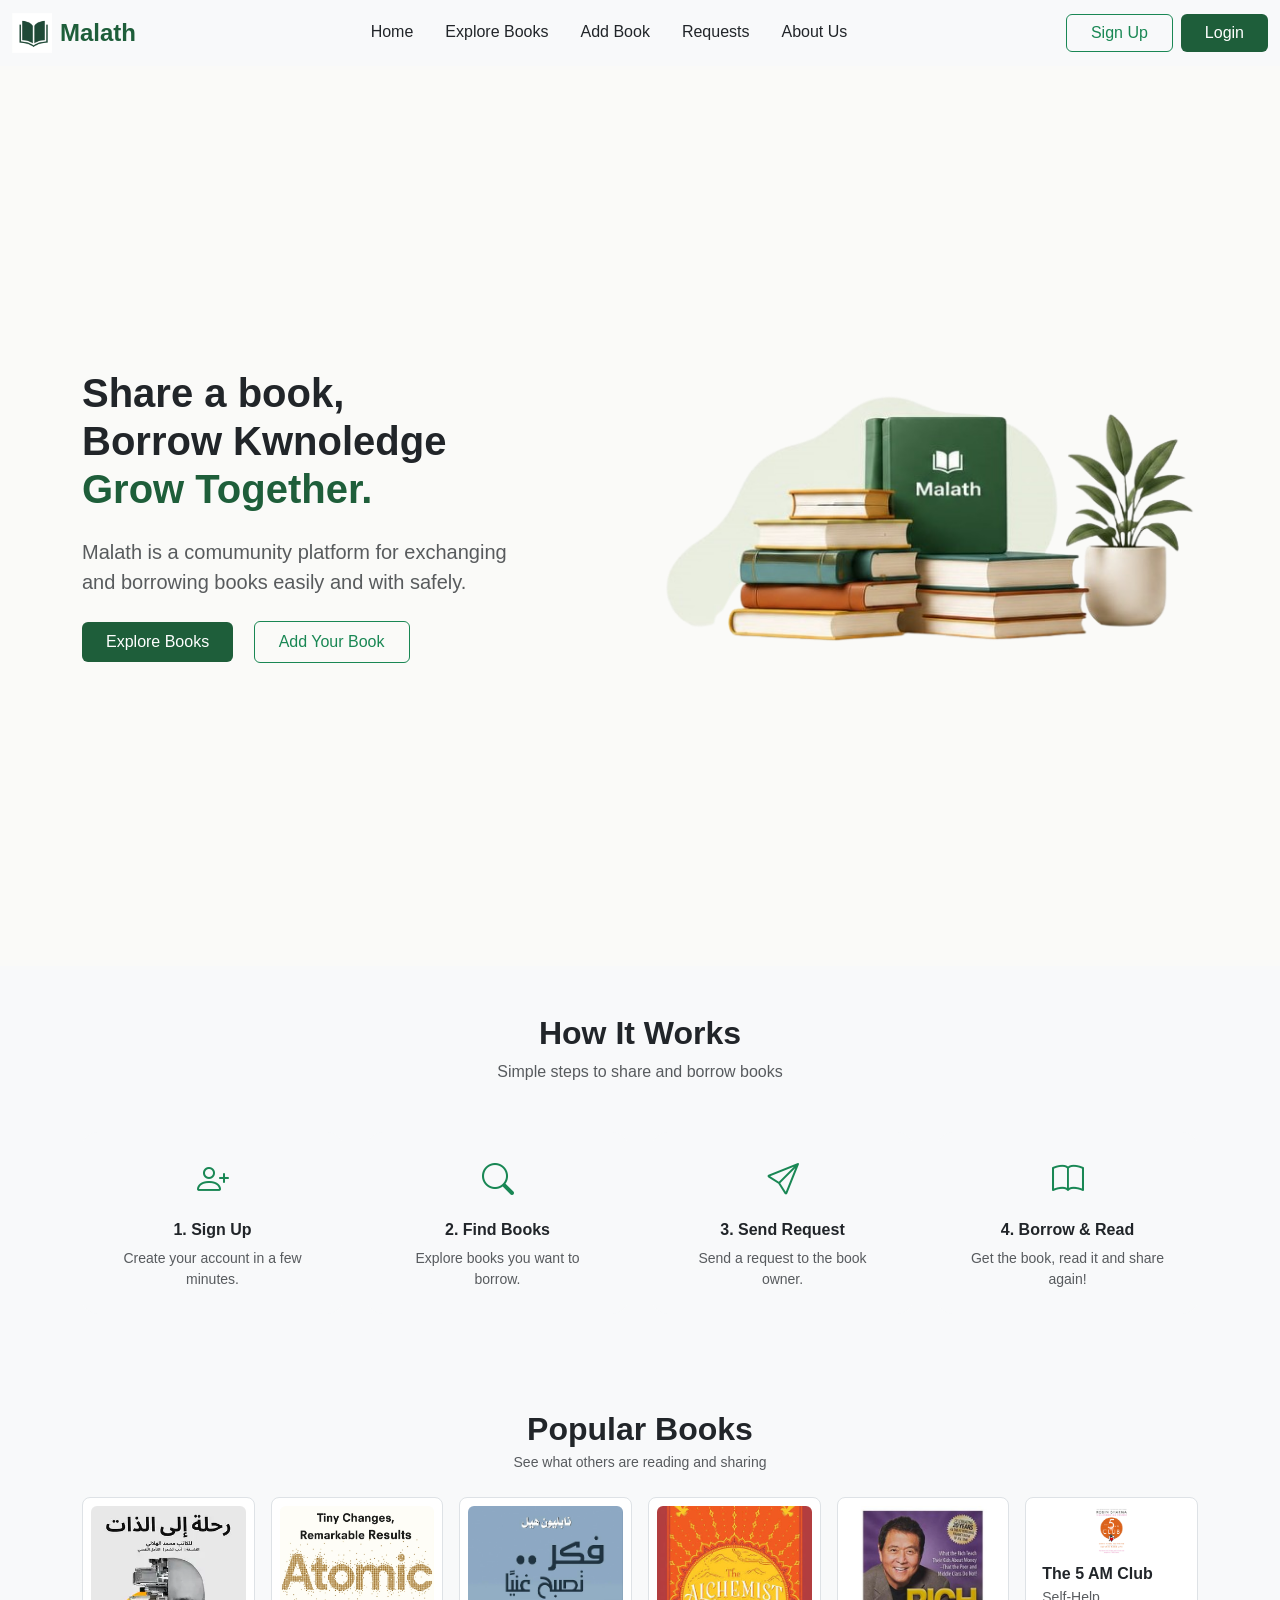
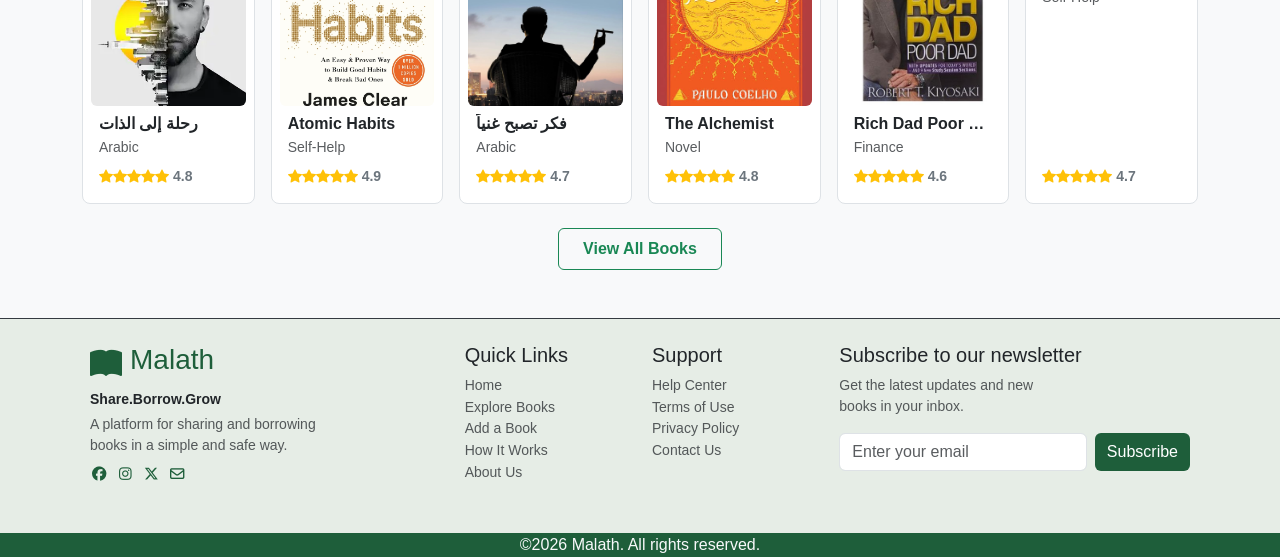
==== index.html @ be2c257f "Update index.html" ====
<!doctype html>
<html lang="en">

<head>
  <meta charset="UTF-8" />
  <meta name="viewport" content="width=device-width, initial-scale=1.0" />
  <title>Malath</title>
  <!--FontAwesome-->
    <link rel="stylesheet" href="./css/all.min.css">
    <!--Bootstrap Link-->
    <link href="https://cdn.jsdelivr.net/npm/bootstrap@5.3.8/dist/css/bootstrap.min.css" rel="stylesheet"
        integrity="sha384-sRIl4kxILFvY47J16cr9ZwB07vP4J8+LH7qKQnuqkuIAvNWLzeN8tE5YBujZqJLB" crossorigin="anonymous"> 
    <!--Bootstrap Icons-->
  <link rel="stylesheet" href="https://cdn.jsdelivr.net/npm/bootstrap-icons@1.11.3/font/bootstrap-icons.min.css">
        <!--CSS File-->
    <link rel="stylesheet" href="./css/style.css">
</head>

<body>
  <!-- start-nav -->
  <nav class="navbar navbar-expand-lg navbar-light bg-light ">
    <div class="container-fluid">

      <a class="navbar-brand d-flex align-items-center" href="#">
        <img src="./assets/logo.png" alt="malath" height="40" class="me-2">
        <div>
          <span class="fw-bold brand-color fs-4 d-block lh-1 text-green ">Malath</span>
        </div>
      </a>
      <button class=" navbar-toggler" type="button" data-bs-toggle="collapse" data-bs-target="#navbarContent"
        aria-controls="navbarContent" aria-expanded="false" aria-label="Toggle navigation">
        <span class="navbar-toggler-icon"></span>
      </button>

      <div class=" collapse navbar-collapse" id="navbarContent">

        <ul class="links navbar-nav nav-underline mx-auto mb-2 mb-lg-0 gap-lg-3 text-nowrap px-4 ">
          <li class="nav-item">
            <a class="nav-link text-dark " href="./index.html">Home</a>
          </li>
          <li class="nav-item">
            <a class="nav-link text-dark" href="#">Explore Books</a>
          </li>
          <li class="nav-item">
            <a class="nav-link text-dark" href="addBooks.html">Add Book </a>
          </li>
          <li class="nav-item">
            <a class="nav-link text-dark " href="#">Requests</a>
          </li>
          <li class="nav-item">
            <a class="nav-link text-dark" href="./about.html">About Us</a>
          </li>
        </ul>

        <div class="r-nav  d-flex  gap-2">
          <button class="btn btn-outline-success px-4 text-nowrap">Sign Up</button>
          <button class="btn btn-success px-4 text-nowrap">
            <a class="text-white  text-decoration-none" href="./login.html">Login</a>
          </button>
        </div>
      </div>
    </div>
  </nav>
  <!-- end-nav -->

  <!-- content -->
  <section class="hero">
    <div class="container">
      <div class="row align-items-center">
        <!-- Text -->
        <div class="col-lg-6 col-md-6 col-sm-12 text-center text-md-start">
          <h1 class="display-6 fw-bold">
            Share a book,<br />
            Borrow Kwnoledge <br />
            <span class="text-green"> Grow Together.</span>
          </h1>

          <p class="lead text-muted my-4">
            Malath is a comumunity platform for exchanging <br />
            and borrowing books easily and with safely.
          </p>

          <a href="#popular-books" class="btn btn-success px-4 py-2 me-3">
            Explore Books
          </a>

          <button class="btn btn-outline-success px-4 py-2">
            Add Your Book
          </button>
        </div>

        <!-- Image -->

        <div class="col-lg-6 col-md-6 text-center mt-5 mt-md-0">
          <img class="w-100" src="assets\hero section photo.png" alt="Books" />

        </div>
      </div>
    </div>
  </section>
  <!--end content-->


  <!--start section-->
  <section id="how-it-works" class="py-5">
    <div class="container text-center">
      <h2 class="fw-bold">How It Works</h2>
      <p class="text-muted mb-5">Simple steps to share and borrow books</p>

      <div class="row g-4">
        <!-- Step 1 -->
        <div class="col-12 col-sm-6 col-md-3">
          <div class="p-4 bg-light rounded-4 h-100 d-flex flex-column align-items-center text-center">
            <div class="icon-box mb-3">
              <i class="bi bi-person-plus fs-2 text-success"></i>
            </div>
            <h5 class="fw-bold fs-6">1. Sign Up</h5>
            <p class="text-muted small mb-0">
              Create your account in a few minutes.
            </p>
          </div>
        </div>

        <!-- Step 2 -->
        <div class="col-12 col-sm-6 col-md-3">
          <div class="p-4 bg-light rounded-4 h-100 d-flex flex-column align-items-center text-center">
            <div class="icon-box mb-3">
              <i class="bi bi-search fs-2 text-success"></i>
            </div>
            <h5 class="fw-bold fs-6">2. Find Books</h5>
            <p class="text-muted small mb-0">
              Explore books you want to borrow.
            </p>
          </div>
        </div>

        <!-- Step 3 -->
        <div class="col-12 col-sm-6 col-md-3">
          <div class="p-4 bg-light rounded-4 h-100 d-flex flex-column align-items-center text-center">
            <div class="icon-box mb-3">
              <i class="bi bi-send fs-2 text-success"></i>
            </div>
            <h5 class="fw-bold fs-6">3. Send Request</h5>
            <p class="text-muted small mb-0">
              Send a request to the book owner.
            </p>
          </div>
        </div>

        <!-- Step 4 -->
        <div class="col-12 col-sm-6 col-md-3">
          <div class="p-4 bg-light rounded-4 h-100 d-flex flex-column align-items-center text-center">
            <div class="icon-box mb-3">
              <i class="bi bi-book fs-2 text-success"></i>
            </div>
            <h5 class="fw-bold fs-6">4. Borrow & Read</h5>
            <p class="text-muted small mb-0">
              Get the book, read it and share again!
            </p>
          </div>
        </div>
      </div>
    </div>
  </section>
  <!-- end section-->

  <!-- start section-->
   <section class="popular-books py-5">
    <div class="container text-center">
      
      
      <h2 class="fw-bold mb-1">Popular Books</h2>
      <p class="text-muted small mb-4">See what others are reading and sharing</p>

   
      <div class="row row-cols-2 row-cols-md-3 row-cols-lg-6 g-3 mb-4">
        
        <!-- Book 1 -->
        <div class="col">
          <div class="card h-100 p-2 text-start border rounded-3 book-card">
           <img src="assets/fd49c64cd67feb0db1d11f3d95d649ee.jpg.webp" class="card-img-top rounded-2 w-100 object-fit-cover" style="height: 200px;"alt="رحله الي الذات">
        
            <div class="card-body p-2 d-flex flex-column justify-content-between">
              <div>
                <h6 class="card-title fw-bold text-dark text-truncate mb-1">رحلة إلى الذات</h6>
                <p class="card-text text-muted small mb-2">Arabic</p>
              </div>
              <div class="d-flex align-items-center gap-1 small fw-semibold text-secondary">
                <span class="text-warning"><i class="bi bi-star-fill"></i><i class="bi bi-star-fill"></i><i class="bi bi-star-fill"></i><i class="bi bi-star-fill"></i><i class="bi bi-star-fill"></i></span>
                <span>4.8</span>
              </div>
            </div>
          </div>
        </div>

        <!-- Book 2 -->
        <div class="col">
          <div class="card h-100 p-2 text-start border rounded-3 book-card">
            <img src="assets/s-l1600.webp" class="card-img-top book-img rounded-2 w-100 object-fit-cover" style="height: 200px;"alt="Atomic Habits">
            <div class="card-body p-2 d-flex flex-column justify-content-between">
              <div>
                <h6 class="card-title fw-bold text-dark text-truncate mb-1">Atomic Habits</h6>
                <p class="card-text text-muted small mb-2">Self-Help</p>
              </div>
              <div class="d-flex align-items-center gap-1 small fw-semibold text-secondary">
                <span class="text-warning"><i class="bi bi-star-fill"></i><i class="bi bi-star-fill"></i><i class="bi bi-star-fill"></i><i class="bi bi-star-fill"></i><i class="bi bi-star-fill"></i></span>
                <span>4.9</span>
              </div>
            </div>
          </div>
        </div>

        <!-- Book 3 -->
        <div class="col">
          <div class="card h-100 p-2 text-start border rounded-3 book-card">
            <img src="assets/71iksXl5eEL._UF1000,1000_QL80_.jpg" class="card-img-top book-img rounded-2 w-100 object-fit-cover" style="height: 200px;" alt="فكر تصبح غنياً">
            <div class="card-body p-2 d-flex flex-column justify-content-between">
              <div>
                <h6 class="card-title fw-bold text-dark text-truncate mb-1">فكر تصبح غنياً</h6>
                <p class="card-text text-muted small mb-2">Arabic</p>
              </div>
              <div class="d-flex align-items-center gap-1 small fw-semibold text-secondary">
                <span class="text-warning"><i class="bi bi-star-fill"></i><i class="bi bi-star-fill"></i><i class="bi bi-star-fill"></i><i class="bi bi-star-fill"></i><i class="bi bi-star-fill"></i></span>
                <span>4.7</span>
              </div>
            </div>
          </div>
        </div>

        <!-- Book 4 -->
        <div class="col">
          <div class="card h-100 p-2 text-start border rounded-3 book-card">
            <img src="assets/images.jpg" class="card-img-top book-img rounded-2 w-100 object-fit-cover" style="height: 200px;" alt="The Alchemist">
            <div class="card-body p-2 d-flex flex-column justify-content-between">
              <div>
                <h6 class="card-title fw-bold text-dark text-truncate mb-1">The Alchemist</h6>
                <p class="card-text text-muted small mb-2">Novel</p>
              </div>
              <div class="d-flex align-items-center gap-1 small fw-semibold text-secondary">
                <span class="text-warning"><i class="bi bi-star-fill"></i><i class="bi bi-star-fill"></i><i class="bi bi-star-fill"></i><i class="bi bi-star-fill"></i><i class="bi bi-star-fill"></i></span>
                <span>4.8</span>
              </div>
            </div>
          </div>
        </div>

        <!-- Book 5 -->
        <div class="col">
          <div class="card h-100 p-2 text-start border rounded-3 book-card">
            <img src="assets/1.jpg" class="card-img-top book-img rounded-2 w-100 object-fit-cover" style="height: 200px;"alt="Rich Dad Poor Dad">
            <div class="card-body p-2 d-flex flex-column justify-content-between">
              <div>
                <h6 class="card-title fw-bold text-dark text-truncate mb-1">Rich Dad Poor Dad</h6>
                <p class="card-text text-muted small mb-2">Finance</p>
              </div>
              <div class="d-flex align-items-center gap-1 small fw-semibold text-secondary">
                <span class="text-warning"><i class="bi bi-star-fill"></i><i class="bi bi-star-fill"></i><i class="bi bi-star-fill"></i><i class="bi bi-star-fill"></i><i class="bi bi-star-fill"></i></span>
                <span>4.6</span>
              </div>
            </div>
          </div>
        </div>

        <!-- Book 6 -->
        <div class="col">
          <div class="card h-100 p-2 text-start border rounded-3 w-100 object-fit-cover" style="height: 200px;" alt="the 5 AM">
            <img src="assets/712VrOZ60zL.jpg" class="card-img-top book-img rounded-2" alt="The 5 AM Club">
            <div class="card-body p-2 d-flex flex-column justify-content-between">
              <div>
                <h6 class="card-title fw-bold text-dark text-truncate mb-1">The 5 AM Club</h6>
                <p class="card-text text-muted small mb-2">Self-Help</p>
              </div>
              <div class="d-flex align-items-center gap-1 small fw-semibold text-secondary">
                <span class="text-warning"><i class="bi bi-star-fill"></i><i class="bi bi-star-fill"></i><i class="bi bi-star-fill"></i><i class="bi bi-star-fill"></i><i class="bi bi-star-fill"></i></span>
                <span>4.7</span>
              </div>
            </div>
          </div>
        </div>

      </div>

      <!-- زر View All Books -->
      <button class="btn btn-outline-success px-4 py-2 fw-semibold btn-view-all">View All Books</button>

    </div>
  </section>


  <!-- start-footer -->
  <footer class="p-3 bg-section">
    <div class="container">
      <div class="row  justify-content-md-between justify-content-lg-center align-items-start p-2">

        <div class="col-sm-6 col-lg-4 mb-4">
          <div class="d-flex align-items-center ">
            <i class="bi bi-book-fill fs-2 me-2 text-green d-flex  justify-content-center align-items-start"></i>
            <h3 class="text-green">Malath</h3>
          </div>
          <div class="fs-14">
            <p class="fw-bold my-1">Share.Borrow.Grow</p>
            <p class="text-muted mb-2">A platform for sharing and borrowing <br> books in a simple and safe
              way.</p>
          </div>
          <div class="icons m-0">
            <a href="#" class="text-green"><i class="fa-brands fa-facebook me-1"></i></a>
            <a href="#" class="text-green"><i class="fa-brands fa-instagram me-1"></i></a>
            <a href="#" class="text-green"><i class="fa-brands fa-x-twitter me-1"></i></a>
            <a href="#" class="text-green"><i class="fa-regular fa-envelope me-1"></i></a>
          </div>
        </div>

        <div class="col-sm-6 col-lg-2 mb-2">
          <h5>Quick Links</h5>
          <ul class="list-unstyled">
            <li><a href="#" class="text-decoration-none text-muted fs-14">Home</a></li>
            <li><a href="#" class="text-decoration-none text-muted fs-14">Explore Books</a></li>
            <li><a href="#" class="text-decoration-none text-muted fs-14">Add a Book</a></li>
            <li><a href="#" class="text-decoration-none text-muted fs-14">How It Works</a></li>
            <li><a href="#" class="text-decoration-none text-muted fs-14">About Us</a></li>
          </ul>
        </div>

        <div class="col-sm-6 col-lg-2  mb-2">
          <h5>Support</h5>
          <ul class="list-unstyled">
            <li><a href="#" class="text-decoration-none text-muted fs-14">Help Center</a></li>
            <li><a href="#" class="text-decoration-none text-muted fs-14">Terms of Use</a></li>
            <li><a href="#" class="text-decoration-none text-muted fs-14">Privacy Policy</a></li>
            <li><a href="#" class="text-decoration-none text-muted fs-14">Contact Us</a></li>
          </ul>
        </div>

        <div class="col-sm-6 col-lg-4 ">
          <div class="info">
            <h5>Subscribe to our newsletter</h5>
            <p class="fs-14 text-muted">Get the latest updates and new <br> books in your inbox.</p>
          </div>

          <form class="d-flex">
            <input type="email" placeholder="Enter your email" "
                  class=" form-control w-75 me-2">
            <input type="submit" value="Subscribe" class="btn btn-success">
          </form>
        </div>


      </div>
    </div>
  </footer>
  <p class="text-center bg-success my-0 text-light copy-right">&copy;2026 Malath. All rights reserved.</p>
  <!-- end-footer -->

  <!--Bootstrape-->
  <script src="https://cdn.jsdelivr.net/npm/bootstrap@5.3.8/dist/js/bootstrap.bundle.min.js"
    integrity="sha384-FKyoEForCGlyvwx9Hj09JcYn3nv7wiPVlz7YYwJrWVcXK/BmnVDxM+D2scQbITxI"
    crossorigin="anonymous"></script>

    <!--JS File-->
    <script src="./js/main.js"></script>

</body>

</html>
---- css/style.css ----
:root{
  --primary-green-color: #1E5E3A;
  --background-section: #F6F8F5;
}
/*Start Global*/
html{
  scroll-behavior: smooth;
}
*{
    margin: 0;
    padding: 0;
    box-sizing: border-box;
}
.text-green{
  color: var(--primary-green-color);
}
.fs-14{
  font-size: 14px;
}
/*End Global*/


/*Start Nav*/
.navbar-nav .nav-link:hover,
.navbar-nav .nav-link.active {
    color: var(--primary-green-color) !important;
    font-weight: 600;   
}

.nav-underline .nav-link.active,
.nav-underline .nav-link:hover {
    border-bottom-color: var(--primary-green-color) !important;
}
/*End Nav*/

/*Start Hero*/
.hero {
  background-color: #fafaf8;
  min-height: 100vh;
  display: flex;
  align-items: center;
}

.btn-success:hover {
  background: var(--primary-green-color);
}
.btn-outline-success:hover {
  background: var(--primary-green-color);
  transition: all 1s;
}
.btn-success {
  background: var(--primary-green-color);
  border: none;
}
/*End Hero*/

/*Start Footer*/
.bg-section{
  background-color: #E6EDE6;
}
.copy-right{
  background-color: var(--primary-green-color) !important;
}
/*End Footer*/

/*Start About Page*/
.icon{
    width: 40px;
    height: 40px;
    display: flex;
    justify-content: center;
    align-items: center;
    flex-shrink: 0;
    border-radius: 50%;
    -webkit-border-radius: 50%;
    -moz-border-radius: 50%;
    -ms-border-radius: 50%;
    -o-border-radius: 50%;
}
/*End About Page*/

/* Custom Styles overriding or adding to Bootstrap */

/* 1. Global Styles */
body {
    font-family: 'Segoe UI', Tahoma, Geneva, Verdana, sans-serif;
    background-color: #f8f9fa; /* لون خلفية مريح للعين */
}

/* 2. Custom Navbar Styling */
.navbar-brand {
    font-size: 1.5rem;
    color: #0d6efd !important; /* توحيد لون اللوجو بلون البراند */
}

.nav-link.active {
    font-weight: bold;
    border-bottom: 2px solid #0d6efd; /* خط تحت اسم الصفحة النشطة */
}

/* 3. Search Section */
.explore-search h1 {
    color: #212529;
}

/* Customizing Search Input Focus */
.explore-search .form-control:focus {
    border-color: #0d6efd;
    box-shadow: 0 0 8px rgba(13, 110, 253, 0.25);
}

/* 4. Job Cards Enhancements */
.card {
    border: none;
    transition: transform 0.2s ease, box-shadow 0.2s ease; /* انيميشن عند التحويم */
}

/* Hover Effect on Cards */
.card:hover {
    transform: translateY(-5px); /* رفع الكارت لفوق سنّة بسيطة */
    box-shadow: 0 8px 16px rgba(0, 0, 0, 0.1) !important;
}

/* Company Logo inside Card */
.card-img-top {
    object-fit: contain;
    height: 50px;
}

/* 5. Footer Customization */
footer {
    font-size: 0.9rem;
    border-top: 1px solid #343a40;
}

/*كود حبيبه*/
/*:root {
  --brand-color: #1b5e3a;
  --brand-light-bg: #f4f8f5;
}

.btn-success {
  background-color: var(--brand-color);
  border-color: var(--brand-color);
}


.bg-success {
  background-color: var(--brand-color) !important;
}

.text-success {
  color: var(--brand-color) !important;
}


.bg-light {
  background-color: var(--brand-light-bg) !important;
}

.card-img-top {
  height: 200px;
  object-fit: cover;
}
body {
    background-color: #057734;
}*/
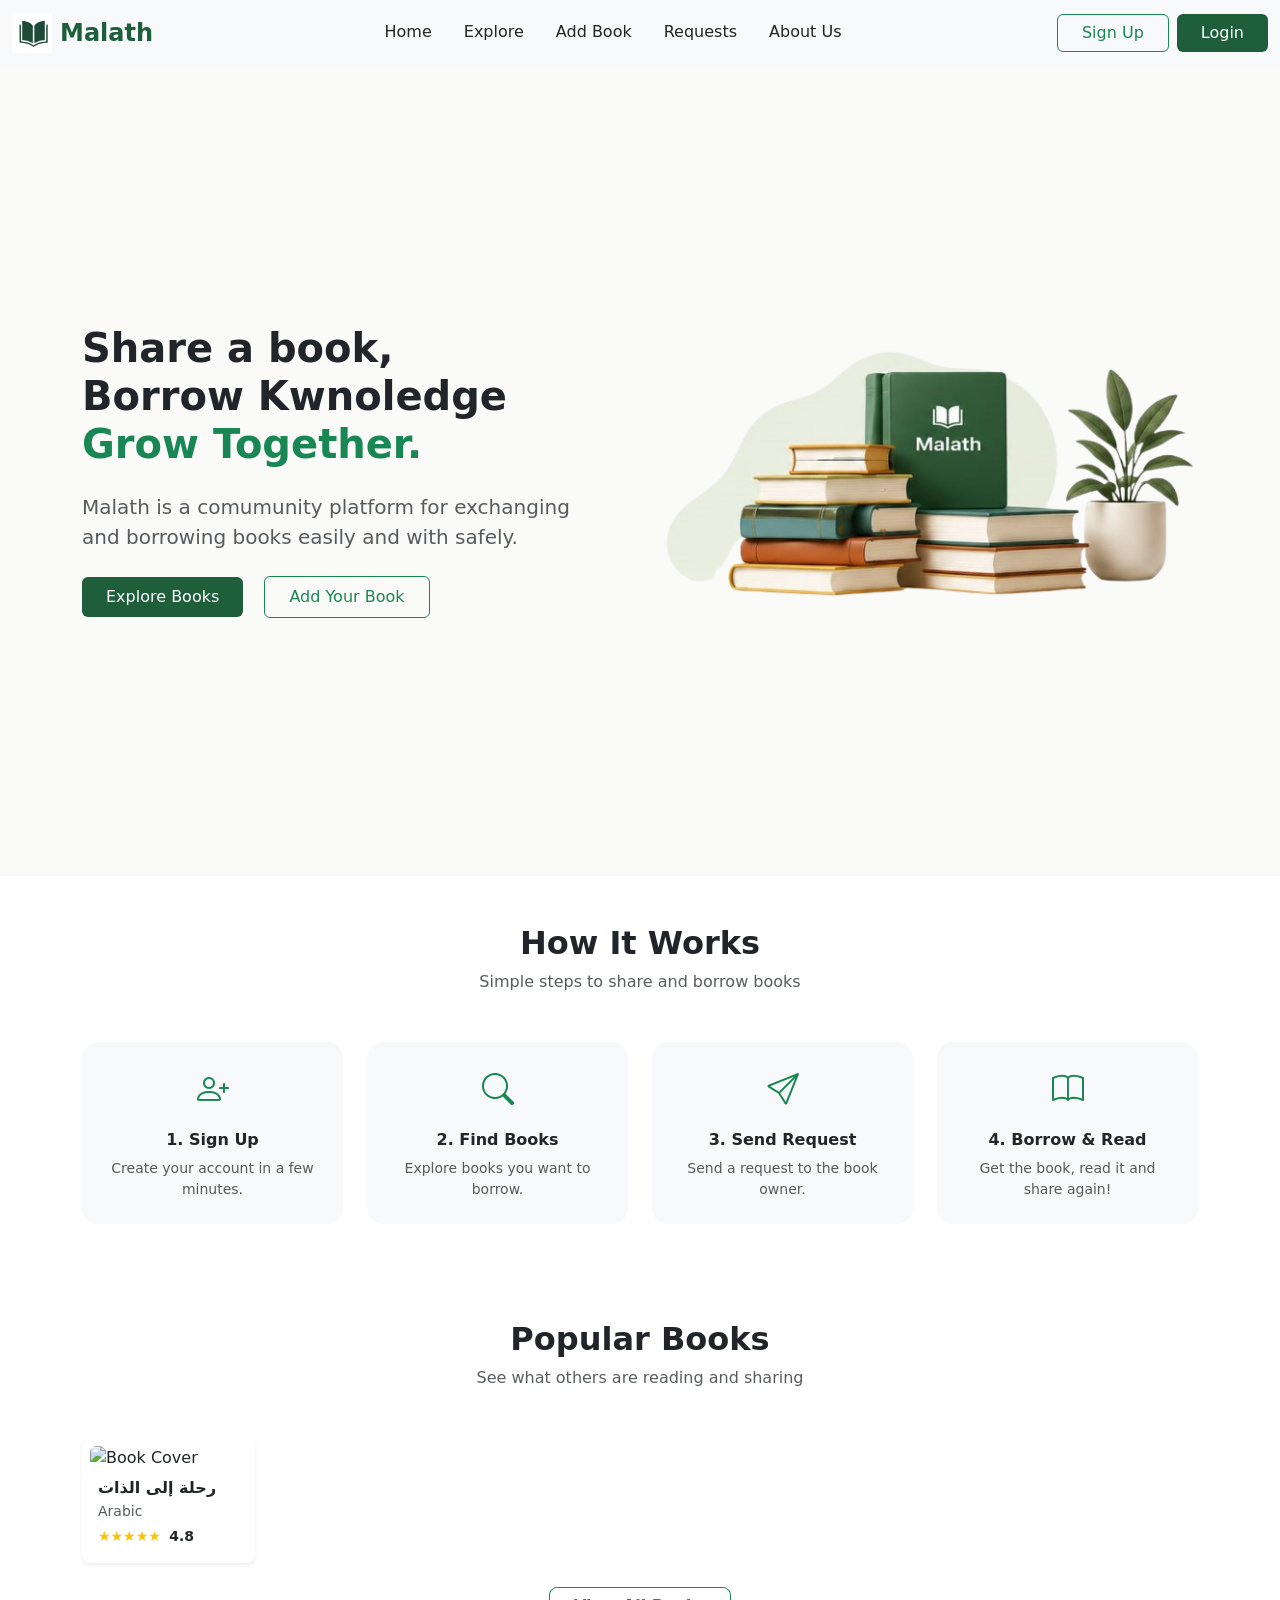
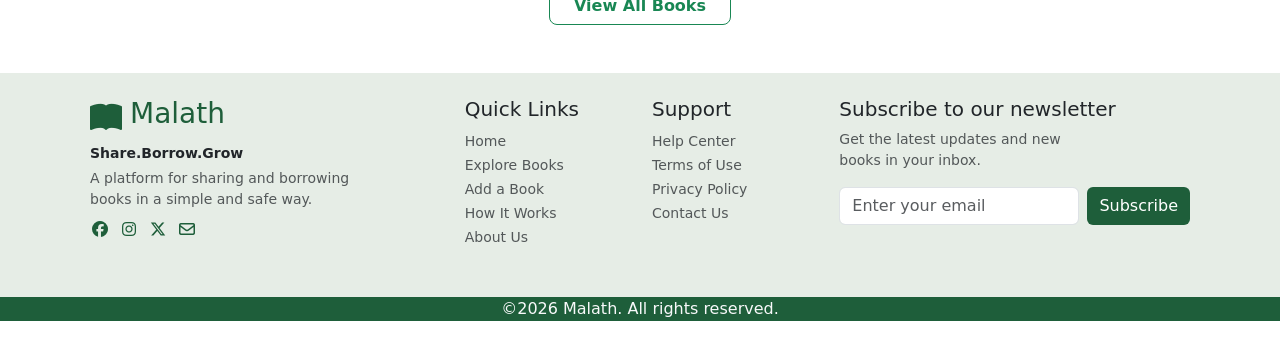
==== commit d7a9f6a1: "Add sections in about page (before responsive)" ====
--- a/index.html
+++ b/index.html
@@ -1,23 +1,26 @@
-<!doctype html>
+<!DOCTYPE html>
 <html lang="en">
 
 <head>
-  <meta charset="UTF-8" />
-  <meta name="viewport" content="width=device-width, initial-scale=1.0" />
+  <meta charset="UTF-8">
+  <meta name="viewport" content="width=device-width, initial-scale=1.0">
   <title>Malath</title>
   <!--FontAwesome-->
-    <link rel="stylesheet" href="./css/all.min.css">
-    <!--Bootstrap Link-->
-    <link href="https://cdn.jsdelivr.net/npm/bootstrap@5.3.8/dist/css/bootstrap.min.css" rel="stylesheet"
-        integrity="sha384-sRIl4kxILFvY47J16cr9ZwB07vP4J8+LH7qKQnuqkuIAvNWLzeN8tE5YBujZqJLB" crossorigin="anonymous"> 
-    <!--Bootstrap Icons-->
+  <link rel="stylesheet" href="./css/all.min.css">
+  <!--Bootstrap Link-->
+  <link href="https://cdn.jsdelivr.net/npm/bootstrap@5.3.8/dist/css/bootstrap.min.css" rel="stylesheet"
+    integrity="sha384-sRIl4kxILFvY47J16cr9ZwB07vP4J8+LH7qKQnuqkuIAvNWLzeN8tE5YBujZqJLB" crossorigin="anonymous">
+
+  <!--Bootstrap Icons-->
   <link rel="stylesheet" href="https://cdn.jsdelivr.net/npm/bootstrap-icons@1.11.3/font/bootstrap-icons.min.css">
-        <!--CSS File-->
-    <link rel="stylesheet" href="./css/style.css">
+
+  <!--CSS File-->
+  <link rel="stylesheet" href="./css/style.css">
+  
 </head>
 
 <body>
-  <!-- start-nav -->
+  <!--Start Nav-->
   <nav class="navbar navbar-expand-lg navbar-light bg-light ">
     <div class="container-fluid">
 
@@ -39,10 +42,10 @@
             <a class="nav-link text-dark " href="./index.html">Home</a>
           </li>
           <li class="nav-item">
-            <a class="nav-link text-dark" href="#">Explore Books</a>
-          </li>
-          <li class="nav-item">
-            <a class="nav-link text-dark" href="addBooks.html">Add Book </a>
+            <a class="nav-link text-dark" href="#">Explore</a>
+          </li>
+          <li class="nav-item">
+            <a class="nav-link text-dark" href="#">Add Book </a>
           </li>
           <li class="nav-item">
             <a class="nav-link text-dark " href="#">Requests</a>
@@ -54,25 +57,23 @@
 
         <div class="r-nav  d-flex  gap-2">
           <button class="btn btn-outline-success px-4 text-nowrap">Sign Up</button>
-          <button class="btn btn-success px-4 text-nowrap">
-            <a class="text-white  text-decoration-none" href="./login.html">Login</a>
-          </button>
+          <button class="btn btn-success px-4 text-nowrap">Login</button>
         </div>
       </div>
     </div>
   </nav>
-  <!-- end-nav -->
+  <!--End Nav-->
 
   <!-- content -->
-  <section class="hero">
+  <section class="hero py-5">
     <div class="container">
       <div class="row align-items-center">
         <!-- Text -->
-        <div class="col-lg-6 col-md-6 col-sm-12 text-center text-md-start">
+        <div class="col-lg-6 col-md-6 text-center text-md-start">
           <h1 class="display-6 fw-bold">
             Share a book,<br />
             Borrow Kwnoledge <br />
-            <span class="text-green"> Grow Together.</span>
+            <span class="text-success"> Grow Together.</span>
           </h1>
 
           <p class="lead text-muted my-4">
@@ -90,204 +91,93 @@
         </div>
 
         <!-- Image -->
-
         <div class="col-lg-6 col-md-6 text-center mt-5 mt-md-0">
-          <img class="w-100" src="assets\hero section photo.png" alt="Books" />
-
+          <img src="assets\hero section photo.png" alt="Books" class="w-100"/>
         </div>
       </div>
     </div>
   </section>
   <!--end content-->
 
-
   <!--start section-->
-  <section id="how-it-works" class="py-5">
+  <section id="how it works" class="py-5">
     <div class="container text-center">
       <h2 class="fw-bold">How It Works</h2>
       <p class="text-muted mb-5">Simple steps to share and borrow books</p>
 
       <div class="row g-4">
-        <!-- Step 1 -->
+
         <div class="col-12 col-sm-6 col-md-3">
           <div class="p-4 bg-light rounded-4 h-100 d-flex flex-column align-items-center text-center">
             <div class="icon-box mb-3">
               <i class="bi bi-person-plus fs-2 text-success"></i>
             </div>
             <h5 class="fw-bold fs-6">1. Sign Up</h5>
-            <p class="text-muted small mb-0">
-              Create your account in a few minutes.
-            </p>
-          </div>
-        </div>
-
-        <!-- Step 2 -->
+            <p class="text-muted small mb-0">Create your account in a few minutes.</p>
+          </div>
+        </div>
+
         <div class="col-12 col-sm-6 col-md-3">
           <div class="p-4 bg-light rounded-4 h-100 d-flex flex-column align-items-center text-center">
             <div class="icon-box mb-3">
               <i class="bi bi-search fs-2 text-success"></i>
             </div>
             <h5 class="fw-bold fs-6">2. Find Books</h5>
-            <p class="text-muted small mb-0">
-              Explore books you want to borrow.
-            </p>
-          </div>
-        </div>
-
-        <!-- Step 3 -->
+            <p class="text-muted small mb-0">Explore books you want to borrow.</p>
+          </div>
+        </div>
+
         <div class="col-12 col-sm-6 col-md-3">
           <div class="p-4 bg-light rounded-4 h-100 d-flex flex-column align-items-center text-center">
             <div class="icon-box mb-3">
               <i class="bi bi-send fs-2 text-success"></i>
             </div>
             <h5 class="fw-bold fs-6">3. Send Request</h5>
-            <p class="text-muted small mb-0">
-              Send a request to the book owner.
-            </p>
-          </div>
-        </div>
-
-        <!-- Step 4 -->
+            <p class="text-muted small mb-0">Send a request to the book owner.</p>
+          </div>
+        </div>
+
         <div class="col-12 col-sm-6 col-md-3">
           <div class="p-4 bg-light rounded-4 h-100 d-flex flex-column align-items-center text-center">
             <div class="icon-box mb-3">
               <i class="bi bi-book fs-2 text-success"></i>
             </div>
             <h5 class="fw-bold fs-6">4. Borrow & Read</h5>
-            <p class="text-muted small mb-0">
-              Get the book, read it and share again!
-            </p>
+            <p class="text-muted small mb-0">Get the book, read it and share again!</p>
           </div>
         </div>
       </div>
     </div>
   </section>
-  <!-- end section-->
-
-  <!-- start section-->
-   <section class="popular-books py-5">
+  <!--end section-->
+
+  <section id="popular-books" class="py-5">
     <div class="container text-center">
-      
-      
-      <h2 class="fw-bold mb-1">Popular Books</h2>
-      <p class="text-muted small mb-4">See what others are reading and sharing</p>
-
-   
-      <div class="row row-cols-2 row-cols-md-3 row-cols-lg-6 g-3 mb-4">
-        
-        <!-- Book 1 -->
-        <div class="col">
-          <div class="card h-100 p-2 text-start border rounded-3 book-card">
-           <img src="assets/fd49c64cd67feb0db1d11f3d95d649ee.jpg.webp" class="card-img-top rounded-2 w-100 object-fit-cover" style="height: 200px;"alt="رحله الي الذات">
-        
-            <div class="card-body p-2 d-flex flex-column justify-content-between">
-              <div>
-                <h6 class="card-title fw-bold text-dark text-truncate mb-1">رحلة إلى الذات</h6>
-                <p class="card-text text-muted small mb-2">Arabic</p>
+      <h2 class="fw-bold">Popular Books</h2>
+      <p class="text-muted mb-5">See what others are reading and sharing</p>
+
+      <div class="row g-3 text-start">
+        <div class="col-6 col-md-2">
+          <div class="card h-100 border-0 shadow-sm p-2 rounded-3">
+            <img src="path-to-cover.jpg" class="card-img-top rounded-2" alt="Book Cover">
+            <div class="card-body p-2">
+              <h6 class="card-title fw-bold mb-1 fs-6">رحلة إلى الذات</h6>
+              <p class="card-text text-muted small mb-1">Arabic</p>
+              <div class="text-warning small">
+                ★★★★★ <span class="text-dark fw-semibold ms-1">4.8</span>
               </div>
-              <div class="d-flex align-items-center gap-1 small fw-semibold text-secondary">
-                <span class="text-warning"><i class="bi bi-star-fill"></i><i class="bi bi-star-fill"></i><i class="bi bi-star-fill"></i><i class="bi bi-star-fill"></i><i class="bi bi-star-fill"></i></span>
-                <span>4.8</span>
-              </div>
-            </div>
-          </div>
-        </div>
-
-        <!-- Book 2 -->
-        <div class="col">
-          <div class="card h-100 p-2 text-start border rounded-3 book-card">
-            <img src="assets/s-l1600.webp" class="card-img-top book-img rounded-2 w-100 object-fit-cover" style="height: 200px;"alt="Atomic Habits">
-            <div class="card-body p-2 d-flex flex-column justify-content-between">
-              <div>
-                <h6 class="card-title fw-bold text-dark text-truncate mb-1">Atomic Habits</h6>
-                <p class="card-text text-muted small mb-2">Self-Help</p>
-              </div>
-              <div class="d-flex align-items-center gap-1 small fw-semibold text-secondary">
-                <span class="text-warning"><i class="bi bi-star-fill"></i><i class="bi bi-star-fill"></i><i class="bi bi-star-fill"></i><i class="bi bi-star-fill"></i><i class="bi bi-star-fill"></i></span>
-                <span>4.9</span>
-              </div>
-            </div>
-          </div>
-        </div>
-
-        <!-- Book 3 -->
-        <div class="col">
-          <div class="card h-100 p-2 text-start border rounded-3 book-card">
-            <img src="assets/71iksXl5eEL._UF1000,1000_QL80_.jpg" class="card-img-top book-img rounded-2 w-100 object-fit-cover" style="height: 200px;" alt="فكر تصبح غنياً">
-            <div class="card-body p-2 d-flex flex-column justify-content-between">
-              <div>
-                <h6 class="card-title fw-bold text-dark text-truncate mb-1">فكر تصبح غنياً</h6>
-                <p class="card-text text-muted small mb-2">Arabic</p>
-              </div>
-              <div class="d-flex align-items-center gap-1 small fw-semibold text-secondary">
-                <span class="text-warning"><i class="bi bi-star-fill"></i><i class="bi bi-star-fill"></i><i class="bi bi-star-fill"></i><i class="bi bi-star-fill"></i><i class="bi bi-star-fill"></i></span>
-                <span>4.7</span>
-              </div>
-            </div>
-          </div>
-        </div>
-
-        <!-- Book 4 -->
-        <div class="col">
-          <div class="card h-100 p-2 text-start border rounded-3 book-card">
-            <img src="assets/images.jpg" class="card-img-top book-img rounded-2 w-100 object-fit-cover" style="height: 200px;" alt="The Alchemist">
-            <div class="card-body p-2 d-flex flex-column justify-content-between">
-              <div>
-                <h6 class="card-title fw-bold text-dark text-truncate mb-1">The Alchemist</h6>
-                <p class="card-text text-muted small mb-2">Novel</p>
-              </div>
-              <div class="d-flex align-items-center gap-1 small fw-semibold text-secondary">
-                <span class="text-warning"><i class="bi bi-star-fill"></i><i class="bi bi-star-fill"></i><i class="bi bi-star-fill"></i><i class="bi bi-star-fill"></i><i class="bi bi-star-fill"></i></span>
-                <span>4.8</span>
-              </div>
-            </div>
-          </div>
-        </div>
-
-        <!-- Book 5 -->
-        <div class="col">
-          <div class="card h-100 p-2 text-start border rounded-3 book-card">
-            <img src="assets/1.jpg" class="card-img-top book-img rounded-2 w-100 object-fit-cover" style="height: 200px;"alt="Rich Dad Poor Dad">
-            <div class="card-body p-2 d-flex flex-column justify-content-between">
-              <div>
-                <h6 class="card-title fw-bold text-dark text-truncate mb-1">Rich Dad Poor Dad</h6>
-                <p class="card-text text-muted small mb-2">Finance</p>
-              </div>
-              <div class="d-flex align-items-center gap-1 small fw-semibold text-secondary">
-                <span class="text-warning"><i class="bi bi-star-fill"></i><i class="bi bi-star-fill"></i><i class="bi bi-star-fill"></i><i class="bi bi-star-fill"></i><i class="bi bi-star-fill"></i></span>
-                <span>4.6</span>
-              </div>
-            </div>
-          </div>
-        </div>
-
-        <!-- Book 6 -->
-        <div class="col">
-          <div class="card h-100 p-2 text-start border rounded-3 w-100 object-fit-cover" style="height: 200px;" alt="the 5 AM">
-            <img src="assets/712VrOZ60zL.jpg" class="card-img-top book-img rounded-2" alt="The 5 AM Club">
-            <div class="card-body p-2 d-flex flex-column justify-content-between">
-              <div>
-                <h6 class="card-title fw-bold text-dark text-truncate mb-1">The 5 AM Club</h6>
-                <p class="card-text text-muted small mb-2">Self-Help</p>
-              </div>
-              <div class="d-flex align-items-center gap-1 small fw-semibold text-secondary">
-                <span class="text-warning"><i class="bi bi-star-fill"></i><i class="bi bi-star-fill"></i><i class="bi bi-star-fill"></i><i class="bi bi-star-fill"></i><i class="bi bi-star-fill"></i></span>
-                <span>4.7</span>
-              </div>
-            </div>
-          </div>
-        </div>
-
-      </div>
-
-      <!-- زر View All Books -->
-      <button class="btn btn-outline-success px-4 py-2 fw-semibold btn-view-all">View All Books</button>
-
+            </div>
+          </div>
+        </div>
+      </div>
+
+      <div class="mt-4">
+        <a href="#" class="btn btn-outline-success px-4 rounded-3 fw-semibold">View All Books</a>
+      </div>
     </div>
   </section>
 
-
-  <!-- start-footer -->
+  <!--Start Footer-->
   <footer class="p-3 bg-section">
     <div class="container">
       <div class="row  justify-content-md-between justify-content-lg-center align-items-start p-2">
@@ -299,8 +189,7 @@
           </div>
           <div class="fs-14">
             <p class="fw-bold my-1">Share.Borrow.Grow</p>
-            <p class="text-muted mb-2">A platform for sharing and borrowing <br> books in a simple and safe
-              way.</p>
+            <p class="text-muted mb-2">A platform for sharing and borrowing <br> books in a simple and safe way.</p>
           </div>
           <div class="icons m-0">
             <a href="#" class="text-green"><i class="fa-brands fa-facebook me-1"></i></a>
@@ -339,7 +228,7 @@
 
           <form class="d-flex">
             <input type="email" placeholder="Enter your email" "
-                  class=" form-control w-75 me-2">
+              class=" form-control w-75 me-2">
             <input type="submit" value="Subscribe" class="btn btn-success">
           </form>
         </div>
@@ -348,8 +237,8 @@
       </div>
     </div>
   </footer>
-  <p class="text-center bg-success my-0 text-light copy-right">&copy;2026 Malath. All rights reserved.</p>
-  <!-- end-footer -->
+  <p class="text-center text-light copy-right">&copy;2026 Malath. All rights reserved.</p>
+  <!--End Footer-->
 
   <!--Bootstrape-->
   <script src="https://cdn.jsdelivr.net/npm/bootstrap@5.3.8/dist/js/bootstrap.bundle.min.js"
--- a/css/style.css
+++ b/css/style.css
@@ -36,21 +36,20 @@
 /*Start Hero*/
 .hero {
   background-color: #fafaf8;
-  min-height: 100vh;
+  min-height: 90vh;
   display: flex;
   align-items: center;
-}
-
-.btn-success:hover {
-  background: var(--primary-green-color);
-}
-.btn-outline-success:hover {
-  background: var(--primary-green-color);
-  transition: all 1s;
 }
 .btn-success {
   background: var(--primary-green-color);
   border: none;
+}
+.btn-success:hover {
+  background: #244a3d;
+}
+.btn-outline-success:hover{
+  background: #244a3d;
+  transition: all 1s; 
 }
 /*End Hero*/
 
@@ -77,62 +76,25 @@
     -ms-border-radius: 50%;
     -o-border-radius: 50%;
 }
+/*.mission{
+  background-image: url(../assets/mission-background.jpg);
+  background-size: cover;
+}*/
+/*.vision{
+  background-image: url(../assets/vision-background.jpg);
+  background-size: cover;
+}*/
+/*.icons{
+    width: 40px;
+    height: 40px;
+    border-radius: 50%;
+    -webkit-border-radius: 50%;
+    -moz-border-radius: 50%;
+    -ms-border-radius: 50%;
+    -o-border-radius: 50%;
+    background-color: var(--background-section);
+}*/
 /*End About Page*/
-
-/* Custom Styles overriding or adding to Bootstrap */
-
-/* 1. Global Styles */
-body {
-    font-family: 'Segoe UI', Tahoma, Geneva, Verdana, sans-serif;
-    background-color: #f8f9fa; /* لون خلفية مريح للعين */
-}
-
-/* 2. Custom Navbar Styling */
-.navbar-brand {
-    font-size: 1.5rem;
-    color: #0d6efd !important; /* توحيد لون اللوجو بلون البراند */
-}
-
-.nav-link.active {
-    font-weight: bold;
-    border-bottom: 2px solid #0d6efd; /* خط تحت اسم الصفحة النشطة */
-}
-
-/* 3. Search Section */
-.explore-search h1 {
-    color: #212529;
-}
-
-/* Customizing Search Input Focus */
-.explore-search .form-control:focus {
-    border-color: #0d6efd;
-    box-shadow: 0 0 8px rgba(13, 110, 253, 0.25);
-}
-
-/* 4. Job Cards Enhancements */
-.card {
-    border: none;
-    transition: transform 0.2s ease, box-shadow 0.2s ease; /* انيميشن عند التحويم */
-}
-
-/* Hover Effect on Cards */
-.card:hover {
-    transform: translateY(-5px); /* رفع الكارت لفوق سنّة بسيطة */
-    box-shadow: 0 8px 16px rgba(0, 0, 0, 0.1) !important;
-}
-
-/* Company Logo inside Card */
-.card-img-top {
-    object-fit: contain;
-    height: 50px;
-}
-
-/* 5. Footer Customization */
-footer {
-    font-size: 0.9rem;
-    border-top: 1px solid #343a40;
-}
-
 /*كود حبيبه*/
 /*:root {
   --brand-color: #1b5e3a;
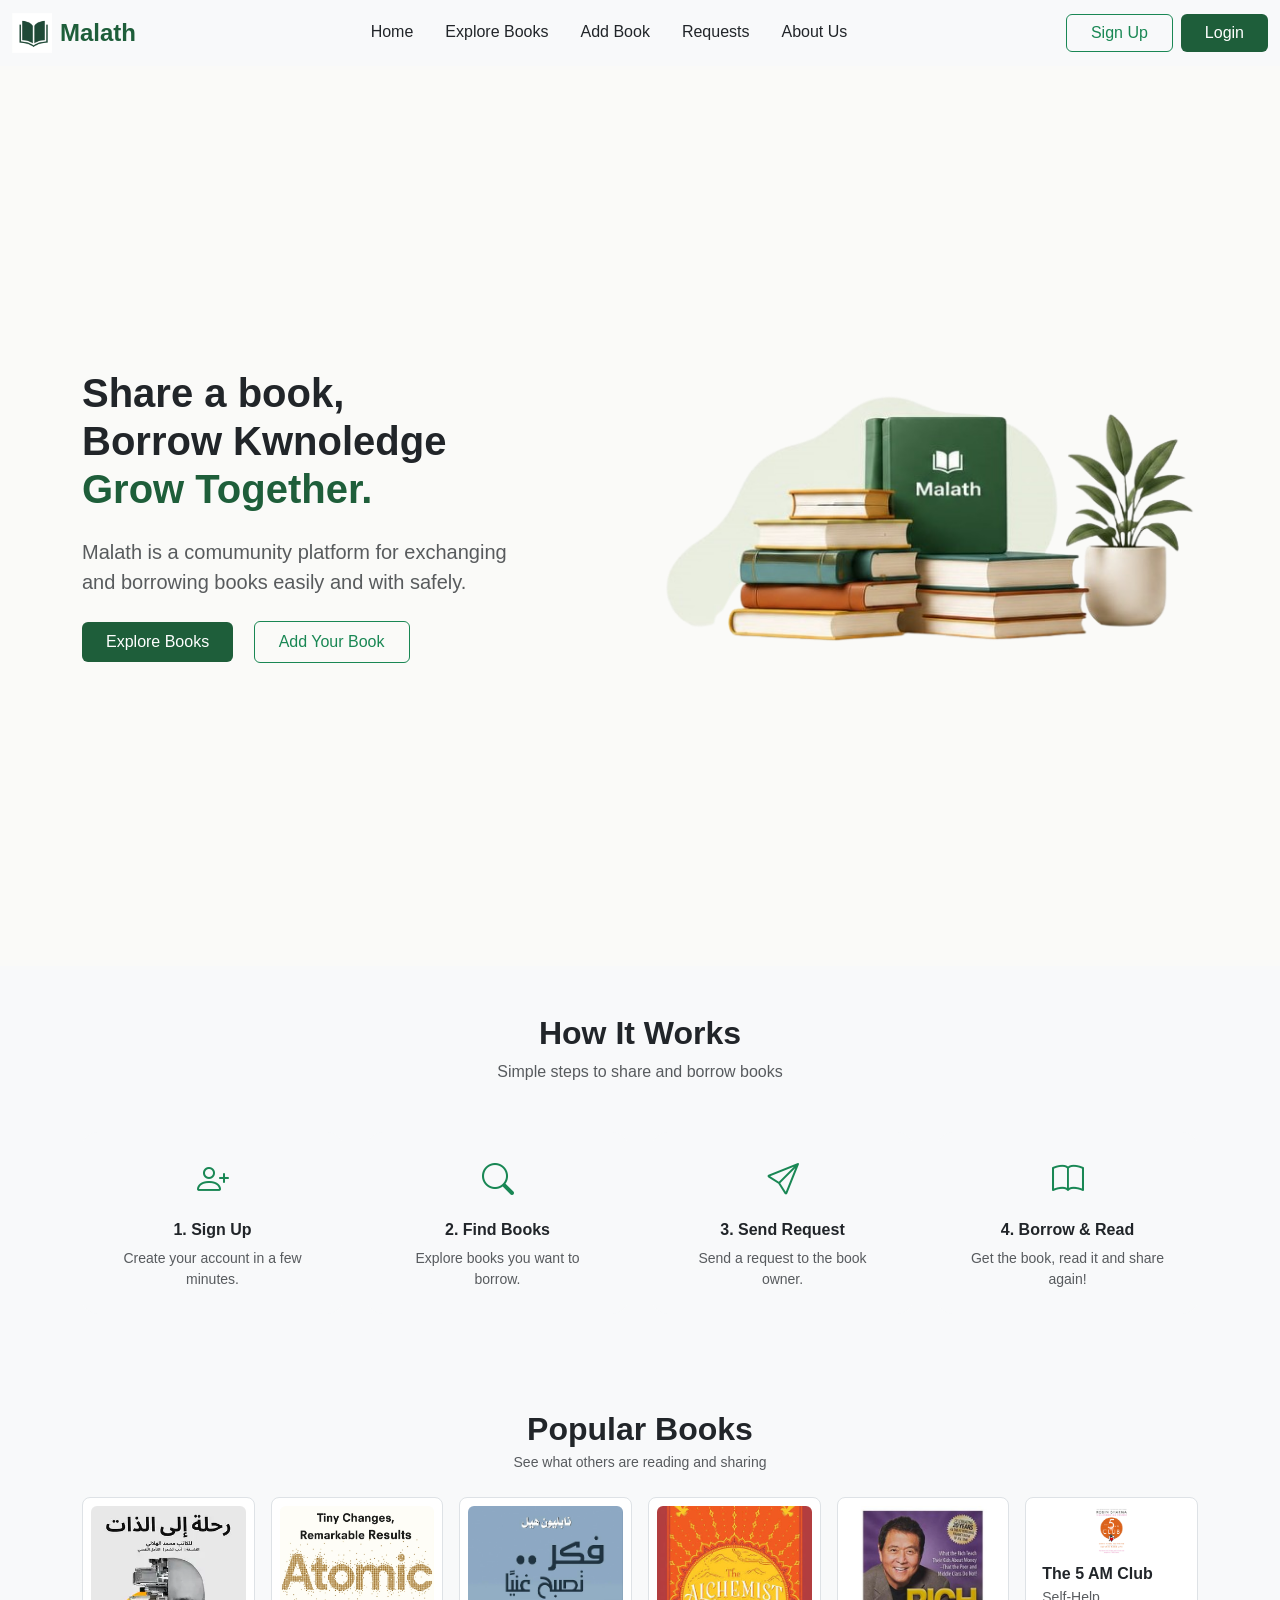
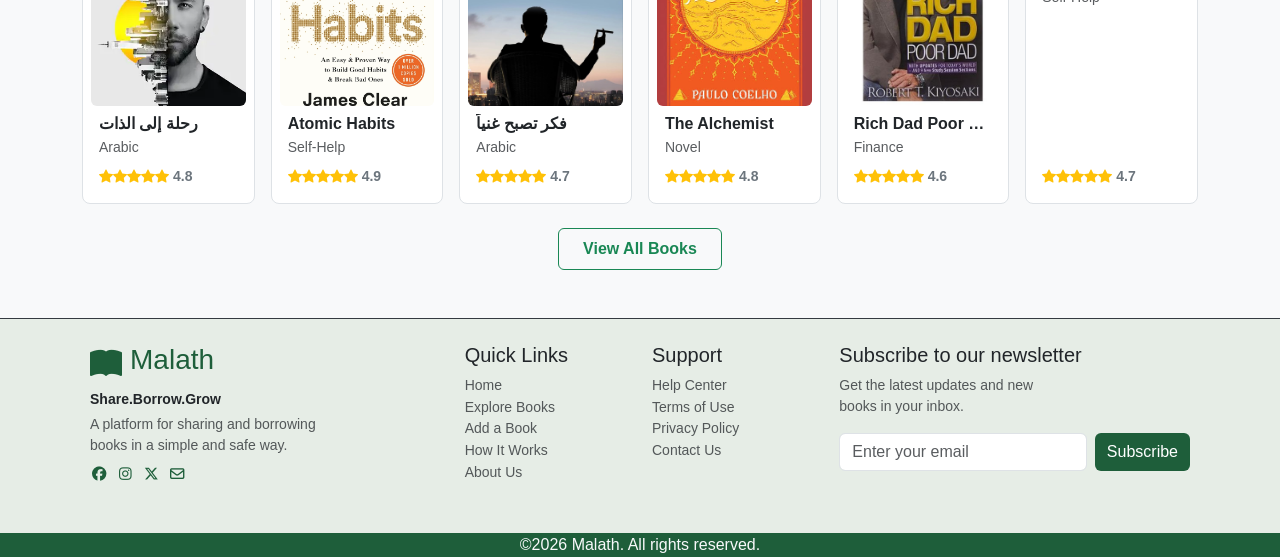
==== commit a155a62b: "Merge branch 'main' into shahd" ====
--- a/index.html
+++ b/index.html
@@ -1,26 +1,23 @@
-<!DOCTYPE html>
+<!doctype html>
 <html lang="en">
 
 <head>
-  <meta charset="UTF-8">
-  <meta name="viewport" content="width=device-width, initial-scale=1.0">
+  <meta charset="UTF-8" />
+  <meta name="viewport" content="width=device-width, initial-scale=1.0" />
   <title>Malath</title>
   <!--FontAwesome-->
-  <link rel="stylesheet" href="./css/all.min.css">
-  <!--Bootstrap Link-->
-  <link href="https://cdn.jsdelivr.net/npm/bootstrap@5.3.8/dist/css/bootstrap.min.css" rel="stylesheet"
-    integrity="sha384-sRIl4kxILFvY47J16cr9ZwB07vP4J8+LH7qKQnuqkuIAvNWLzeN8tE5YBujZqJLB" crossorigin="anonymous">
-
-  <!--Bootstrap Icons-->
+    <link rel="stylesheet" href="./css/all.min.css">
+    <!--Bootstrap Link-->
+    <link href="https://cdn.jsdelivr.net/npm/bootstrap@5.3.8/dist/css/bootstrap.min.css" rel="stylesheet"
+        integrity="sha384-sRIl4kxILFvY47J16cr9ZwB07vP4J8+LH7qKQnuqkuIAvNWLzeN8tE5YBujZqJLB" crossorigin="anonymous"> 
+    <!--Bootstrap Icons-->
   <link rel="stylesheet" href="https://cdn.jsdelivr.net/npm/bootstrap-icons@1.11.3/font/bootstrap-icons.min.css">
-
-  <!--CSS File-->
-  <link rel="stylesheet" href="./css/style.css">
-  
+        <!--CSS File-->
+    <link rel="stylesheet" href="./css/style.css">
 </head>
 
 <body>
-  <!--Start Nav-->
+  <!-- start-nav -->
   <nav class="navbar navbar-expand-lg navbar-light bg-light ">
     <div class="container-fluid">
 
@@ -42,10 +39,10 @@
             <a class="nav-link text-dark " href="./index.html">Home</a>
           </li>
           <li class="nav-item">
-            <a class="nav-link text-dark" href="#">Explore</a>
-          </li>
-          <li class="nav-item">
-            <a class="nav-link text-dark" href="#">Add Book </a>
+            <a class="nav-link text-dark" href="./explore.html">Explore Books</a>
+          </li>
+          <li class="nav-item">
+            <a class="nav-link text-dark" href="addBooks.html">Add Book </a>
           </li>
           <li class="nav-item">
             <a class="nav-link text-dark " href="#">Requests</a>
@@ -57,23 +54,25 @@
 
         <div class="r-nav  d-flex  gap-2">
           <button class="btn btn-outline-success px-4 text-nowrap">Sign Up</button>
-          <button class="btn btn-success px-4 text-nowrap">Login</button>
+          <button class="btn btn-success px-4 text-nowrap">
+            <a class="text-white  text-decoration-none" href="./login.html">Login</a>
+          </button>
         </div>
       </div>
     </div>
   </nav>
-  <!--End Nav-->
+  <!-- end-nav -->
 
   <!-- content -->
-  <section class="hero py-5">
+  <section class="hero">
     <div class="container">
       <div class="row align-items-center">
         <!-- Text -->
-        <div class="col-lg-6 col-md-6 text-center text-md-start">
+        <div class="col-lg-6 col-md-6 col-sm-12 text-center text-md-start">
           <h1 class="display-6 fw-bold">
             Share a book,<br />
             Borrow Kwnoledge <br />
-            <span class="text-success"> Grow Together.</span>
+            <span class="text-green"> Grow Together.</span>
           </h1>
 
           <p class="lead text-muted my-4">
@@ -91,93 +90,204 @@
         </div>
 
         <!-- Image -->
+
         <div class="col-lg-6 col-md-6 text-center mt-5 mt-md-0">
-          <img src="assets\hero section photo.png" alt="Books" class="w-100"/>
+          <img class="w-100" src="assets\hero section photo.png" alt="Books" />
+
         </div>
       </div>
     </div>
   </section>
   <!--end content-->
 
+
   <!--start section-->
-  <section id="how it works" class="py-5">
+  <section id="how-it-works" class="py-5">
     <div class="container text-center">
       <h2 class="fw-bold">How It Works</h2>
       <p class="text-muted mb-5">Simple steps to share and borrow books</p>
 
       <div class="row g-4">
-
+        <!-- Step 1 -->
         <div class="col-12 col-sm-6 col-md-3">
           <div class="p-4 bg-light rounded-4 h-100 d-flex flex-column align-items-center text-center">
             <div class="icon-box mb-3">
               <i class="bi bi-person-plus fs-2 text-success"></i>
             </div>
             <h5 class="fw-bold fs-6">1. Sign Up</h5>
-            <p class="text-muted small mb-0">Create your account in a few minutes.</p>
-          </div>
-        </div>
-
+            <p class="text-muted small mb-0">
+              Create your account in a few minutes.
+            </p>
+          </div>
+        </div>
+
+        <!-- Step 2 -->
         <div class="col-12 col-sm-6 col-md-3">
           <div class="p-4 bg-light rounded-4 h-100 d-flex flex-column align-items-center text-center">
             <div class="icon-box mb-3">
               <i class="bi bi-search fs-2 text-success"></i>
             </div>
             <h5 class="fw-bold fs-6">2. Find Books</h5>
-            <p class="text-muted small mb-0">Explore books you want to borrow.</p>
-          </div>
-        </div>
-
+            <p class="text-muted small mb-0">
+              Explore books you want to borrow.
+            </p>
+          </div>
+        </div>
+
+        <!-- Step 3 -->
         <div class="col-12 col-sm-6 col-md-3">
           <div class="p-4 bg-light rounded-4 h-100 d-flex flex-column align-items-center text-center">
             <div class="icon-box mb-3">
               <i class="bi bi-send fs-2 text-success"></i>
             </div>
             <h5 class="fw-bold fs-6">3. Send Request</h5>
-            <p class="text-muted small mb-0">Send a request to the book owner.</p>
-          </div>
-        </div>
-
+            <p class="text-muted small mb-0">
+              Send a request to the book owner.
+            </p>
+          </div>
+        </div>
+
+        <!-- Step 4 -->
         <div class="col-12 col-sm-6 col-md-3">
           <div class="p-4 bg-light rounded-4 h-100 d-flex flex-column align-items-center text-center">
             <div class="icon-box mb-3">
               <i class="bi bi-book fs-2 text-success"></i>
             </div>
             <h5 class="fw-bold fs-6">4. Borrow & Read</h5>
-            <p class="text-muted small mb-0">Get the book, read it and share again!</p>
+            <p class="text-muted small mb-0">
+              Get the book, read it and share again!
+            </p>
           </div>
         </div>
       </div>
     </div>
   </section>
-  <!--end section-->
-
-  <section id="popular-books" class="py-5">
+  <!-- end section-->
+
+  <!-- start section-->
+   <section class="popular-books py-5">
     <div class="container text-center">
-      <h2 class="fw-bold">Popular Books</h2>
-      <p class="text-muted mb-5">See what others are reading and sharing</p>
-
-      <div class="row g-3 text-start">
-        <div class="col-6 col-md-2">
-          <div class="card h-100 border-0 shadow-sm p-2 rounded-3">
-            <img src="path-to-cover.jpg" class="card-img-top rounded-2" alt="Book Cover">
-            <div class="card-body p-2">
-              <h6 class="card-title fw-bold mb-1 fs-6">رحلة إلى الذات</h6>
-              <p class="card-text text-muted small mb-1">Arabic</p>
-              <div class="text-warning small">
-                ★★★★★ <span class="text-dark fw-semibold ms-1">4.8</span>
-              </div>
-            </div>
-          </div>
-        </div>
-      </div>
-
-      <div class="mt-4">
-        <a href="#" class="btn btn-outline-success px-4 rounded-3 fw-semibold">View All Books</a>
-      </div>
+      
+      
+      <h2 class="fw-bold mb-1">Popular Books</h2>
+      <p class="text-muted small mb-4">See what others are reading and sharing</p>
+
+   
+      <div class="row row-cols-2 row-cols-md-3 row-cols-lg-6 g-3 mb-4">
+        
+        <!-- Book 1 -->
+        <div class="col">
+          <div class="card h-100 p-2 text-start border rounded-3 book-card">
+           <img src="assets/fd49c64cd67feb0db1d11f3d95d649ee.jpg.webp" class="card-img-top rounded-2 w-100 object-fit-cover" style="height: 200px;"alt="رحله الي الذات">
+        
+            <div class="card-body p-2 d-flex flex-column justify-content-between">
+              <div>
+                <h6 class="card-title fw-bold text-dark text-truncate mb-1">رحلة إلى الذات</h6>
+                <p class="card-text text-muted small mb-2">Arabic</p>
+              </div>
+              <div class="d-flex align-items-center gap-1 small fw-semibold text-secondary">
+                <span class="text-warning"><i class="bi bi-star-fill"></i><i class="bi bi-star-fill"></i><i class="bi bi-star-fill"></i><i class="bi bi-star-fill"></i><i class="bi bi-star-fill"></i></span>
+                <span>4.8</span>
+              </div>
+            </div>
+          </div>
+        </div>
+
+        <!-- Book 2 -->
+        <div class="col">
+          <div class="card h-100 p-2 text-start border rounded-3 book-card">
+            <img src="assets/s-l1600.webp" class="card-img-top book-img rounded-2 w-100 object-fit-cover" style="height: 200px;"alt="Atomic Habits">
+            <div class="card-body p-2 d-flex flex-column justify-content-between">
+              <div>
+                <h6 class="card-title fw-bold text-dark text-truncate mb-1">Atomic Habits</h6>
+                <p class="card-text text-muted small mb-2">Self-Help</p>
+              </div>
+              <div class="d-flex align-items-center gap-1 small fw-semibold text-secondary">
+                <span class="text-warning"><i class="bi bi-star-fill"></i><i class="bi bi-star-fill"></i><i class="bi bi-star-fill"></i><i class="bi bi-star-fill"></i><i class="bi bi-star-fill"></i></span>
+                <span>4.9</span>
+              </div>
+            </div>
+          </div>
+        </div>
+
+        <!-- Book 3 -->
+        <div class="col">
+          <div class="card h-100 p-2 text-start border rounded-3 book-card">
+            <img src="assets/71iksXl5eEL._UF1000,1000_QL80_.jpg" class="card-img-top book-img rounded-2 w-100 object-fit-cover" style="height: 200px;" alt="فكر تصبح غنياً">
+            <div class="card-body p-2 d-flex flex-column justify-content-between">
+              <div>
+                <h6 class="card-title fw-bold text-dark text-truncate mb-1">فكر تصبح غنياً</h6>
+                <p class="card-text text-muted small mb-2">Arabic</p>
+              </div>
+              <div class="d-flex align-items-center gap-1 small fw-semibold text-secondary">
+                <span class="text-warning"><i class="bi bi-star-fill"></i><i class="bi bi-star-fill"></i><i class="bi bi-star-fill"></i><i class="bi bi-star-fill"></i><i class="bi bi-star-fill"></i></span>
+                <span>4.7</span>
+              </div>
+            </div>
+          </div>
+        </div>
+
+        <!-- Book 4 -->
+        <div class="col">
+          <div class="card h-100 p-2 text-start border rounded-3 book-card">
+            <img src="assets/images.jpg" class="card-img-top book-img rounded-2 w-100 object-fit-cover" style="height: 200px;" alt="The Alchemist">
+            <div class="card-body p-2 d-flex flex-column justify-content-between">
+              <div>
+                <h6 class="card-title fw-bold text-dark text-truncate mb-1">The Alchemist</h6>
+                <p class="card-text text-muted small mb-2">Novel</p>
+              </div>
+              <div class="d-flex align-items-center gap-1 small fw-semibold text-secondary">
+                <span class="text-warning"><i class="bi bi-star-fill"></i><i class="bi bi-star-fill"></i><i class="bi bi-star-fill"></i><i class="bi bi-star-fill"></i><i class="bi bi-star-fill"></i></span>
+                <span>4.8</span>
+              </div>
+            </div>
+          </div>
+        </div>
+
+        <!-- Book 5 -->
+        <div class="col">
+          <div class="card h-100 p-2 text-start border rounded-3 book-card">
+            <img src="assets/1.jpg" class="card-img-top book-img rounded-2 w-100 object-fit-cover" style="height: 200px;"alt="Rich Dad Poor Dad">
+            <div class="card-body p-2 d-flex flex-column justify-content-between">
+              <div>
+                <h6 class="card-title fw-bold text-dark text-truncate mb-1">Rich Dad Poor Dad</h6>
+                <p class="card-text text-muted small mb-2">Finance</p>
+              </div>
+              <div class="d-flex align-items-center gap-1 small fw-semibold text-secondary">
+                <span class="text-warning"><i class="bi bi-star-fill"></i><i class="bi bi-star-fill"></i><i class="bi bi-star-fill"></i><i class="bi bi-star-fill"></i><i class="bi bi-star-fill"></i></span>
+                <span>4.6</span>
+              </div>
+            </div>
+          </div>
+        </div>
+
+        <!-- Book 6 -->
+        <div class="col">
+          <div class="card h-100 p-2 text-start border rounded-3 w-100 object-fit-cover" style="height: 200px;" alt="the 5 AM">
+            <img src="assets/712VrOZ60zL.jpg" class="card-img-top book-img rounded-2" alt="The 5 AM Club">
+            <div class="card-body p-2 d-flex flex-column justify-content-between">
+              <div>
+                <h6 class="card-title fw-bold text-dark text-truncate mb-1">The 5 AM Club</h6>
+                <p class="card-text text-muted small mb-2">Self-Help</p>
+              </div>
+              <div class="d-flex align-items-center gap-1 small fw-semibold text-secondary">
+                <span class="text-warning"><i class="bi bi-star-fill"></i><i class="bi bi-star-fill"></i><i class="bi bi-star-fill"></i><i class="bi bi-star-fill"></i><i class="bi bi-star-fill"></i></span>
+                <span>4.7</span>
+              </div>
+            </div>
+          </div>
+        </div>
+
+      </div>
+
+      <!-- زر View All Books -->
+      <button class="btn btn-outline-success px-4 py-2 fw-semibold btn-view-all">View All Books</button>
+
     </div>
   </section>
 
-  <!--Start Footer-->
+
+  <!-- start-footer -->
   <footer class="p-3 bg-section">
     <div class="container">
       <div class="row  justify-content-md-between justify-content-lg-center align-items-start p-2">
@@ -189,7 +299,8 @@
           </div>
           <div class="fs-14">
             <p class="fw-bold my-1">Share.Borrow.Grow</p>
-            <p class="text-muted mb-2">A platform for sharing and borrowing <br> books in a simple and safe way.</p>
+            <p class="text-muted mb-2">A platform for sharing and borrowing <br> books in a simple and safe
+              way.</p>
           </div>
           <div class="icons m-0">
             <a href="#" class="text-green"><i class="fa-brands fa-facebook me-1"></i></a>
@@ -228,7 +339,7 @@
 
           <form class="d-flex">
             <input type="email" placeholder="Enter your email" "
-              class=" form-control w-75 me-2">
+                  class=" form-control w-75 me-2">
             <input type="submit" value="Subscribe" class="btn btn-success">
           </form>
         </div>
@@ -237,8 +348,8 @@
       </div>
     </div>
   </footer>
-  <p class="text-center text-light copy-right">&copy;2026 Malath. All rights reserved.</p>
-  <!--End Footer-->
+  <p class="text-center bg-success my-0 text-light copy-right">&copy;2026 Malath. All rights reserved.</p>
+  <!-- end-footer -->
 
   <!--Bootstrape-->
   <script src="https://cdn.jsdelivr.net/npm/bootstrap@5.3.8/dist/js/bootstrap.bundle.min.js"
--- a/css/style.css
+++ b/css/style.css
@@ -1,80 +1,80 @@
-:root{
-  --primary-green-color: #1E5E3A;
-  --background-section: #F6F8F5;
+:root {
+  --primary-green-color: #1e5e3a;
+  --background-section: #f6f8f5;
 }
 /*Start Global*/
-html{
+html {
   scroll-behavior: smooth;
 }
-*{
-    margin: 0;
-    padding: 0;
-    box-sizing: border-box;
-}
-.text-green{
+* {
+  margin: 0;
+  padding: 0;
+  box-sizing: border-box;
+}
+.text-green {
   color: var(--primary-green-color);
 }
-.fs-14{
+.fs-14 {
   font-size: 14px;
 }
 /*End Global*/
-
 
 /*Start Nav*/
 .navbar-nav .nav-link:hover,
 .navbar-nav .nav-link.active {
-    color: var(--primary-green-color) !important;
-    font-weight: 600;   
+  color: var(--primary-green-color) !important;
+  font-weight: 600;
 }
 
 .nav-underline .nav-link.active,
 .nav-underline .nav-link:hover {
-    border-bottom-color: var(--primary-green-color) !important;
+  border-bottom-color: var(--primary-green-color) !important;
 }
 /*End Nav*/
 
 /*Start Hero*/
 .hero {
   background-color: #fafaf8;
-  min-height: 90vh;
+  min-height: 100vh;
   display: flex;
   align-items: center;
+}
+
+.btn-success:hover {
+  background: var(--primary-green-color);
+}
+.btn-outline-success:hover {
+  background: var(--primary-green-color);
+  transition: all 1s;
 }
 .btn-success {
   background: var(--primary-green-color);
   border: none;
 }
-.btn-success:hover {
-  background: #244a3d;
-}
-.btn-outline-success:hover{
-  background: #244a3d;
-  transition: all 1s; 
-}
 /*End Hero*/
 
 /*Start Footer*/
-.bg-section{
-  background-color: #E6EDE6;
-}
-.copy-right{
+.bg-section {
+  background-color: #e6ede6;
+}
+.copy-right {
   background-color: var(--primary-green-color) !important;
 }
 /*End Footer*/
 
 /*Start About Page*/
-.icon{
-    width: 40px;
-    height: 40px;
-    display: flex;
-    justify-content: center;
-    align-items: center;
-    flex-shrink: 0;
-    border-radius: 50%;
-    -webkit-border-radius: 50%;
-    -moz-border-radius: 50%;
-    -ms-border-radius: 50%;
-    -o-border-radius: 50%;
+.icon {
+  width: 40px;
+  height: 40px;
+  display: flex;
+  justify-content: center;
+  align-items: center;
+  flex-shrink: 0;
+  border-radius: 50%;
+  -webkit-border-radius: 50%;
+  -moz-border-radius: 50%;
+  -ms-border-radius: 50%;
+  -o-border-radius: 50%;
 }
 /*.mission{
   background-image: url(../assets/mission-background.jpg);
@@ -95,6 +95,63 @@
     background-color: var(--background-section);
 }*/
 /*End About Page*/
+
+/* Custom Styles overriding or adding to Bootstrap */
+
+/* 1. Global Styles */
+body {
+  font-family: "Segoe UI", Tahoma, Geneva, Verdana, sans-serif;
+  background-color: #f8f9fa; /* لون خلفية مريح للعين */
+}
+
+/* 2. Custom Navbar Styling */
+.navbar-brand {
+  font-size: 1.5rem;
+  color: #0d6efd !important; /* توحيد لون اللوجو بلون البراند */
+}
+
+.nav-link.active {
+  font-weight: bold;
+  border-bottom: 2px solid #0d6efd; /* خط تحت اسم الصفحة النشطة */
+}
+
+/* 3. Search Section */
+.explore-search h1 {
+  color: #212529;
+}
+
+/* Customizing Search Input Focus */
+.explore-search .form-control:focus {
+  border-color: #0d6efd;
+  box-shadow: 0 0 8px rgba(13, 110, 253, 0.25);
+}
+
+/* 4. Job Cards Enhancements */
+.card {
+  border: none;
+  transition:
+    transform 0.2s ease,
+    box-shadow 0.2s ease; /* انيميشن عند التحويم */
+}
+
+/* Hover Effect on Cards */
+.card:hover {
+  transform: translateY(-5px); /* رفع الكارت لفوق سنّة بسيطة */
+  box-shadow: 0 8px 16px rgba(0, 0, 0, 0.1) !important;
+}
+
+/* Company Logo inside Card */
+.card-img-top {
+  object-fit: contain;
+  height: 50px;
+}
+
+/* 5. Footer Customization */
+footer {
+  font-size: 0.9rem;
+  border-top: 1px solid #343a40;
+}
+
 /*كود حبيبه*/
 /*:root {
   --brand-color: #1b5e3a;
@@ -126,4 +183,80 @@
 }
 body {
     background-color: #057734;
-}*/+}*/
+
+/* start addbooks css */
+
+.form-control:focus,
+.form-select:focus {
+  box-shadow: 0 0 0 0.25rem #18703d !important;
+}
+.guide-icon-box {
+  width: 42px;
+  height: 42px;
+  min-width: 42px;
+  background-color: #eaf3ed;
+  color: #1b5e3a;
+  border-radius: 50%;
+  display: flex;
+  align-items: center;
+  justify-content: center;
+  font-size: 1.2rem;
+}
+.upload-label {
+  display: block;
+  font-weight: 600;
+  margin-bottom: 8px;
+}
+
+.upload-box {
+  border: 1px dashed #aaa;
+  border-radius: 8px;
+  padding: 25px;
+  text-align: center;
+  cursor: pointer;
+  transition: 0.3s;
+}
+
+.upload-box:hover {
+  border-color: #198754;
+  background-color: #f8fff9;
+}
+
+#bookImages {
+  display: none;
+}
+
+.upload-content {
+  cursor: pointer;
+  width: 100%;
+}
+
+.upload-icon {
+  font-size: 30px;
+  color: #198754;
+  margin-bottom: 8px;
+}
+
+.upload-content p {
+  margin: 0;
+  font-weight: 600;
+}
+
+.upload-content span {
+  display: block;
+  margin: 5px 0;
+  color: #666;
+}
+
+.upload-content small {
+  color: #888;
+}
+
+.upload-note {
+  display: block;
+  margin-top: 8px;
+  color: #777;
+}
+
+/* end addbooks css */
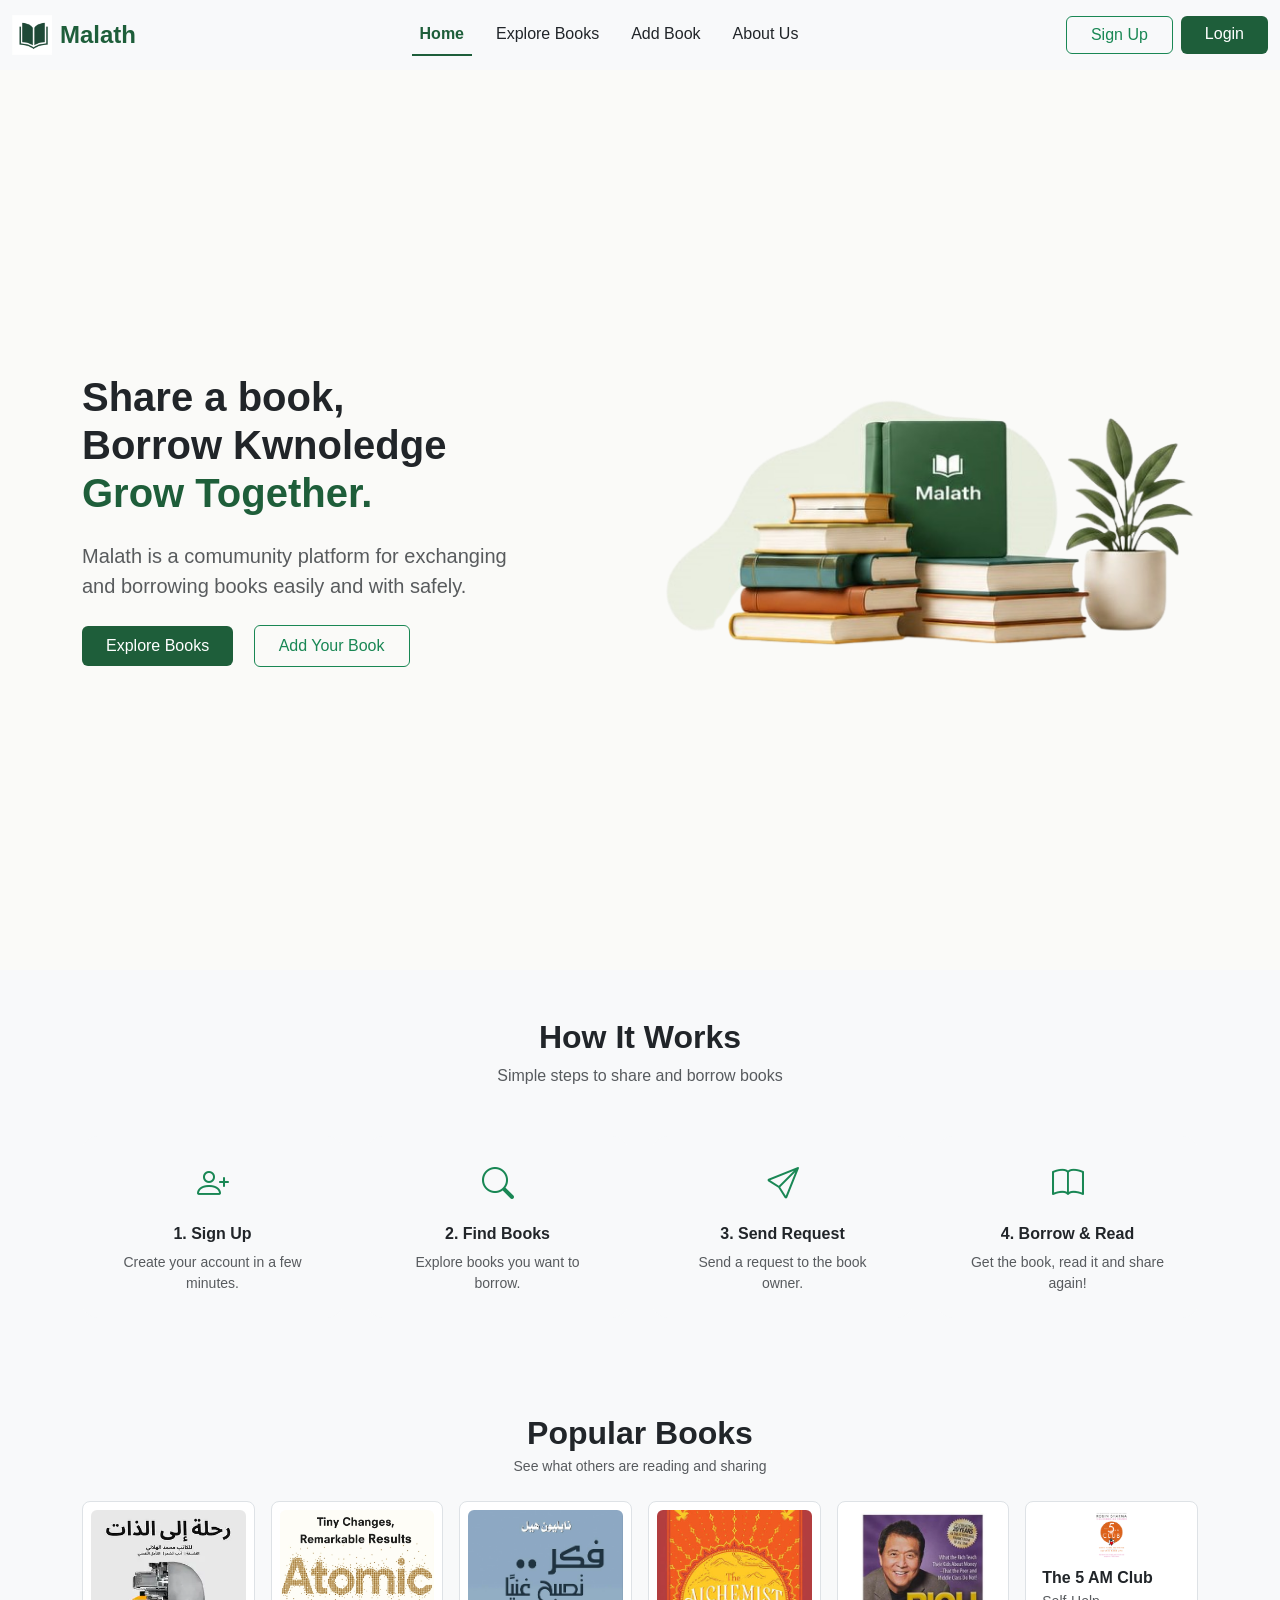
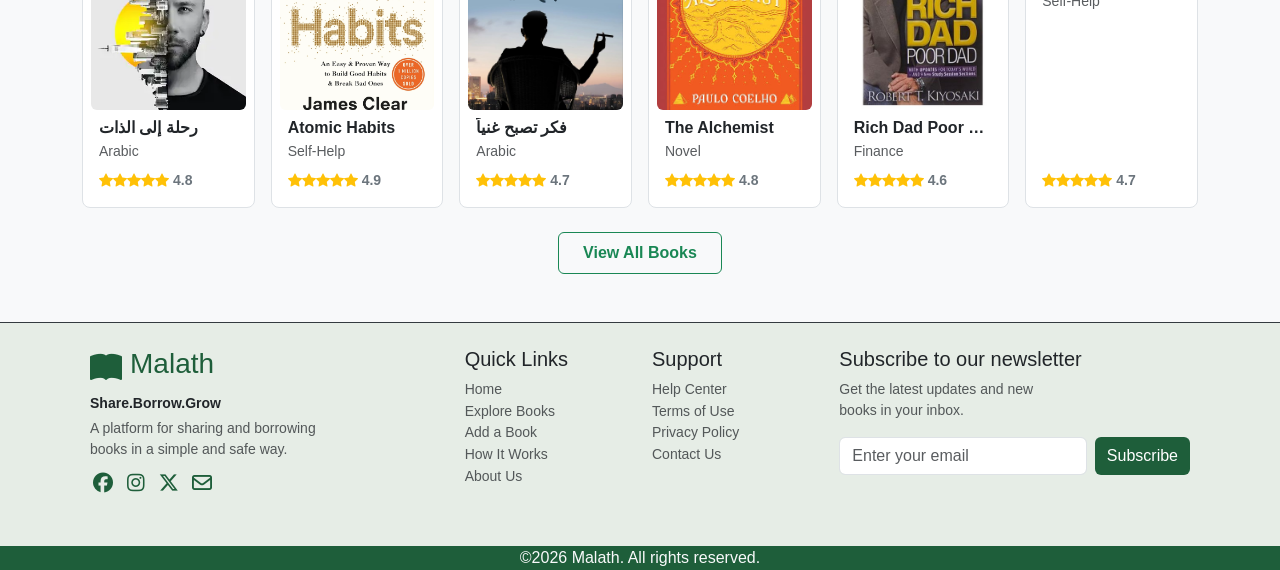
==== commit 6ab9878c: "Enhance About Page" ====
--- a/index.html
+++ b/index.html
@@ -17,7 +17,7 @@
 </head>
 
 <body>
-  <!-- start-nav -->
+  <!--Start Nav-->
   <nav class="navbar navbar-expand-lg navbar-light bg-light ">
     <div class="container-fluid">
 
@@ -33,35 +33,33 @@
       </button>
 
       <div class=" collapse navbar-collapse" id="navbarContent">
-
-        <ul class="links navbar-nav nav-underline mx-auto mb-2 mb-lg-0 gap-lg-3 text-nowrap px-4 ">
+        <ul class="links navbar-nav nav-underline mx-auto mb-2 mb-lg-0 gap-lg-3 text-nowrap px-4">
           <li class="nav-item">
-            <a class="nav-link text-dark " href="./index.html">Home</a>
+            <a class="nav-link text-dark active" href="./index.html">Home</a>
           </li>
           <li class="nav-item">
             <a class="nav-link text-dark" href="./explore.html">Explore Books</a>
           </li>
           <li class="nav-item">
-            <a class="nav-link text-dark" href="addBooks.html">Add Book </a>
-          </li>
-          <li class="nav-item">
-            <a class="nav-link text-dark " href="#">Requests</a>
+            <a class="nav-link text-dark" href="./addBooks.html">Add Book </a>
           </li>
           <li class="nav-item">
             <a class="nav-link text-dark" href="./about.html">About Us</a>
           </li>
         </ul>
-
-        <div class="r-nav  d-flex  gap-2">
-          <button class="btn btn-outline-success px-4 text-nowrap">Sign Up</button>
-          <button class="btn btn-success px-4 text-nowrap">
-            <a class="text-white  text-decoration-none" href="./login.html">Login</a>
-          </button>
-        </div>
-      </div>
+        <div class="r-nav  d-flex  gap-2 my-1">
+          <div class="r-nav  d-flex  gap-2 my-1">
+          <a class="btn btn-outline-success px-4 text-nowrap" href="./sign-up.html">Sign Up</a>
+        </div>
+        <div class="r-nav  d-flex  gap-2 my-1">
+          <a class="btn btn-success px-4 text-nowrap" href="./login.html">Login</a>
+        </div>
+        </div>
+      </div>
+
     </div>
   </nav>
-  <!-- end-nav -->
+  <!--End Nav-->
 
   <!-- content -->
   <section class="hero">
@@ -287,7 +285,7 @@
   </section>
 
 
-  <!-- start-footer -->
+   <!--Start Footer-->
   <footer class="p-3 bg-section">
     <div class="container">
       <div class="row  justify-content-md-between justify-content-lg-center align-items-start p-2">
@@ -303,10 +301,10 @@
               way.</p>
           </div>
           <div class="icons m-0">
-            <a href="#" class="text-green"><i class="fa-brands fa-facebook me-1"></i></a>
-            <a href="#" class="text-green"><i class="fa-brands fa-instagram me-1"></i></a>
-            <a href="#" class="text-green"><i class="fa-brands fa-x-twitter me-1"></i></a>
-            <a href="#" class="text-green"><i class="fa-regular fa-envelope me-1"></i></a>
+            <a href="#" class="text-green fs-5"><i class="fa-brands fa-facebook me-1"></i></a>
+            <a href="#" class="text-green fs-5"><i class="fa-brands fa-instagram me-1"></i></a>
+            <a href="#" class="text-green fs-5"><i class="fa-brands fa-x-twitter me-1"></i></a>
+            <a href="#" class="text-green fs-5"><i class="fa-regular fa-envelope me-1"></i></a>
           </div>
         </div>
 
@@ -349,7 +347,7 @@
     </div>
   </footer>
   <p class="text-center bg-success my-0 text-light copy-right">&copy;2026 Malath. All rights reserved.</p>
-  <!-- end-footer -->
+  <!-- End Footer -->
 
   <!--Bootstrape-->
   <script src="https://cdn.jsdelivr.net/npm/bootstrap@5.3.8/dist/js/bootstrap.bundle.min.js"
--- a/css/style.css
+++ b/css/style.css
@@ -66,6 +66,22 @@
 .icon {
   width: 40px;
   height: 40px;
+  display: flex !important;
+  justify-content: center;
+  align-items: center;
+  flex-shrink: 0;
+  border-radius: 50%;
+  -webkit-border-radius: 50%;
+  -moz-border-radius: 50%;
+  -ms-border-radius: 50%;
+  -o-border-radius: 50%;
+}
+.count{
+  /*background-color: #fef2e9;*/
+  background-color: #EBF1EC;
+  color: var(--primary-green-color);
+  width: 60px;
+  height: 60px;
   display: flex;
   justify-content: center;
   align-items: center;
@@ -76,6 +92,50 @@
   -ms-border-radius: 50%;
   -o-border-radius: 50%;
 }
+.mission .description{
+  background-image: url(../assets/mission.jpg);
+  background-size: cover;
+
+  padding-bottom: 100px;
+  border-radius: 8px;
+  -webkit-border-radius: 8px;
+  -moz-border-radius: 8px;
+  -ms-border-radius: 8px;
+  -o-border-radius: 8px;
+  padding-left: 300px;
+  overflow: hidden;
+  background-position: center;
+}
+.description-box ,
+.description-content{
+  min-height: 100%;
+}
+@media (max-width: 767px){
+  .landing{
+    flex-direction: column !important;
+  }
+  .landing .image ,
+  .landing .image img{
+    width: 100% !important;
+  }
+  .mission .description{
+    padding-left: 30px;
+    padding-bottom: 10px;
+    background-attachment: fixed;
+    
+  }
+}
+@media (min-width: 768px){
+  .mission .description{
+    padding-left: 400px;
+  }
+
+}
+/*@media (max-width: 991px){
+  .landing .break{
+    display: none !important;
+  }
+}*/
 /*.mission{
   background-image: url(../assets/mission-background.jpg);
   background-size: cover;
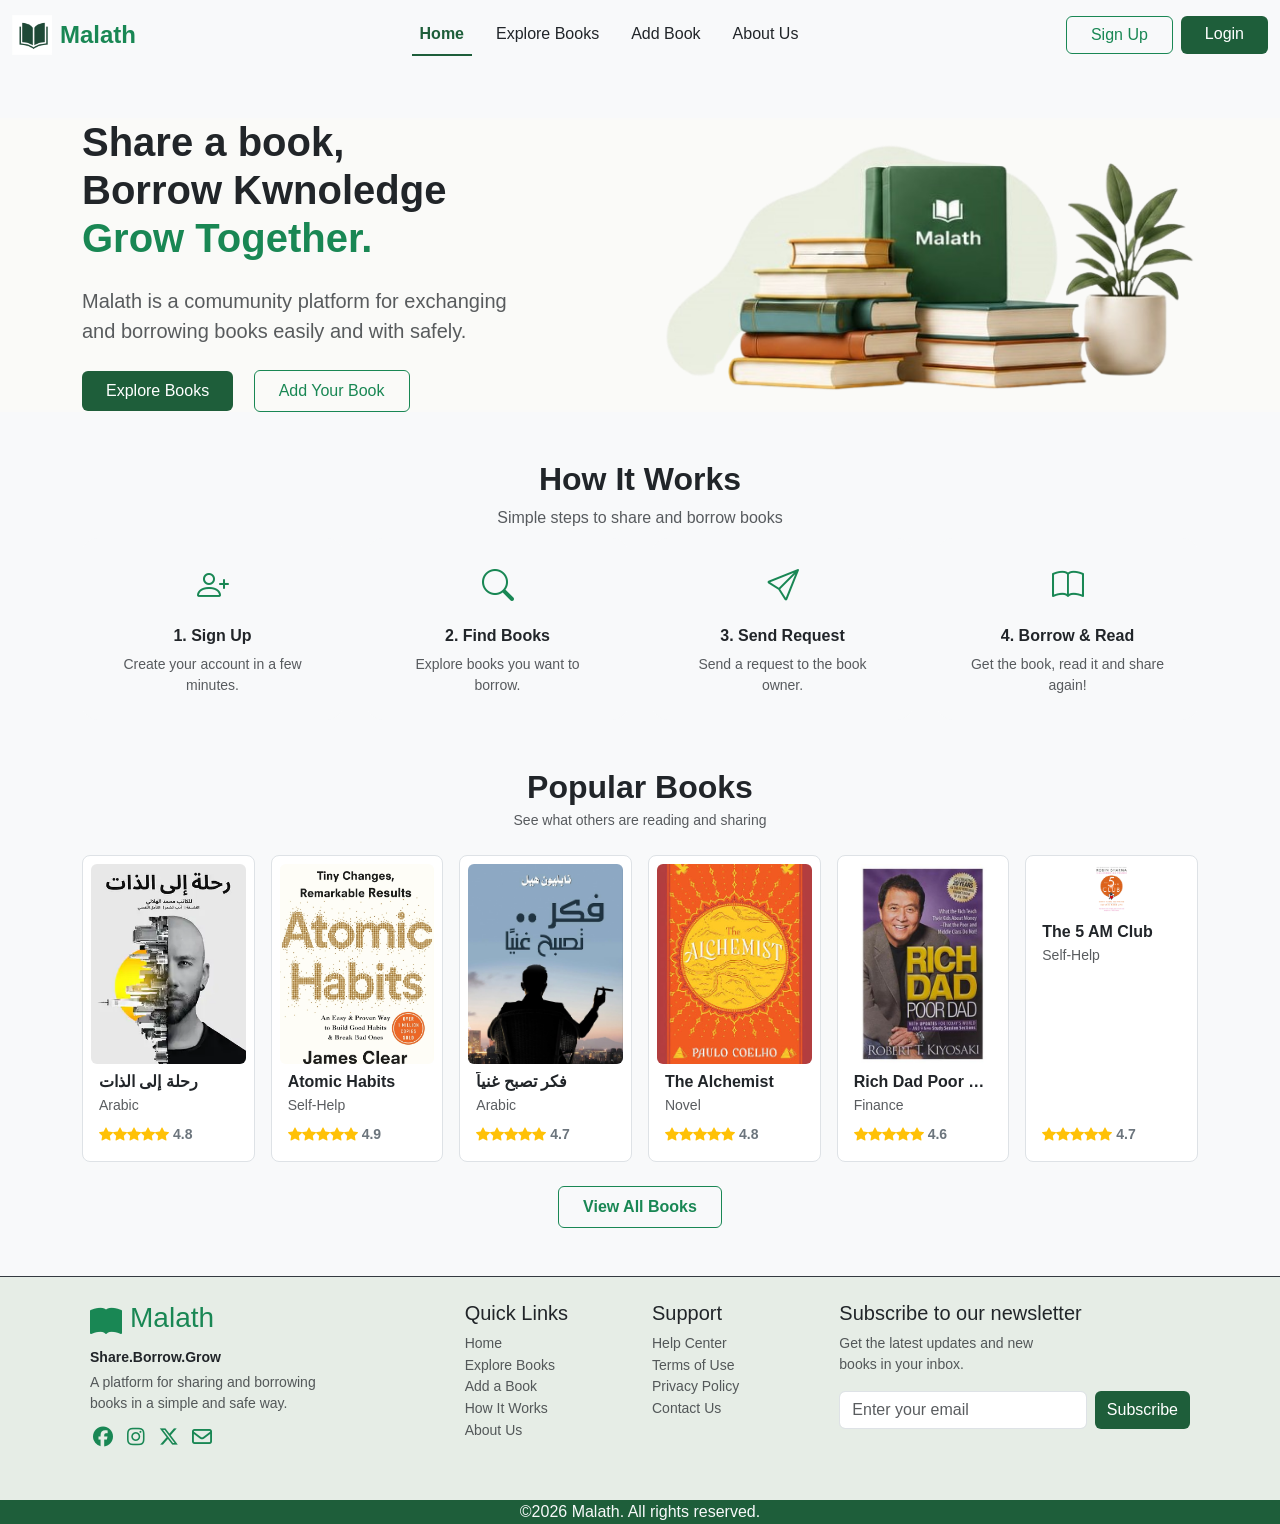
==== commit fc92f4b0: "Enhance" ====
--- a/index.html
+++ b/index.html
@@ -62,7 +62,7 @@
   <!--End Nav-->
 
   <!-- content -->
-  <section class="hero">
+  <section class="hero my-5">
     <div class="container">
       <div class="row align-items-center">
         <!-- Text -->
@@ -78,13 +78,9 @@
             and borrowing books easily and with safely.
           </p>
 
-          <a href="#popular-books" class="btn btn-success px-4 py-2 me-3">
-            Explore Books
-          </a>
-
-          <button class="btn btn-outline-success px-4 py-2">
-            Add Your Book
-          </button>
+          <a href="./explore.html" class="me-3"><button class="btn btn-success px-4 py-2">Explore Books</button></a>
+
+          <a href="./addBooks.html"><button class="btn btn-outline-success px-4 py-2">Add Your Book</button></a>
         </div>
 
         <!-- Image -->
@@ -100,10 +96,10 @@
 
 
   <!--start section-->
-  <section id="how-it-works" class="py-5">
+  <section id="how-it-works" class="my-5">
     <div class="container text-center">
       <h2 class="fw-bold">How It Works</h2>
-      <p class="text-muted mb-5">Simple steps to share and borrow books</p>
+      <p class="text-muted mb-2">Simple steps to share and borrow books</p>
 
       <div class="row g-4">
         <!-- Step 1 -->
@@ -163,7 +159,7 @@
   <!-- end section-->
 
   <!-- start section-->
-   <section class="popular-books py-5">
+   <section class="popular-books my-5">
     <div class="container text-center">
       
       
--- a/css/style.css
+++ b/css/style.css
@@ -35,7 +35,7 @@
 /*Start Hero*/
 .hero {
   background-color: #fafaf8;
-  min-height: 100vh;
+ /* min-height: 100vh;*/
   display: flex;
   align-items: center;
 }
@@ -76,9 +76,9 @@
   -ms-border-radius: 50%;
   -o-border-radius: 50%;
 }
-.count{
+.count {
   /*background-color: #fef2e9;*/
-  background-color: #EBF1EC;
+  background-color: #ebf1ec;
   color: var(--primary-green-color);
   width: 60px;
   height: 60px;
@@ -92,7 +92,7 @@
   -ms-border-radius: 50%;
   -o-border-radius: 50%;
 }
-.mission .description{
+.mission .description {
   background-image: url(../assets/mission.jpg);
   background-size: cover;
 
@@ -106,23 +106,22 @@
   overflow: hidden;
   background-position: center;
 }
-.description-box ,
-.description-content{
+.description-box,
+.description-content {
   min-height: 100%;
 }
-@media (max-width: 767px){
-  .landing{
+@media (max-width: 767px) {
+  .landing {
     flex-direction: column !important;
   }
-  .landing .image ,
-  .landing .image img{
+  .landing .image,
+  .landing .image img {
     width: 100% !important;
   }
-  .mission .description{
+  .mission .description {
     padding-left: 30px;
     padding-bottom: 10px;
     background-attachment: fixed;
-    
   }
 }
 @media (min-width: 768px){
@@ -245,7 +244,90 @@
     background-color: #057734;
 }*/
 
-/* start addbooks css */
+/* GLOBAL VARIABLES  */
+:root {
+  --primary-green: #198754;
+  --hover-shadow: 0 8px 20px rgba(0, 0, 0, 0.1);
+}
+
+body {
+  font-family: "Inter", sans-serif;
+  color: #212529;
+}
+
+.text-green {
+  color: var(--primary-green) !important;
+}
+
+/*  SEARCH BAR  */
+
+.input-group:focus-within {
+  box-shadow: 0 0 0 0.25rem rgba(25, 135, 84, 0.2) !important;
+  border-color: var(--primary-green) !important;
+}
+
+.input-group .form-control:focus {
+  box-shadow: none;
+}
+
+/*  FILTER BUTTONS */
+.btn-filter {
+  background-color: #ffffff;
+  color: #6c757d;
+  border: 1px solid #dee2e6;
+  border-radius: 50px;
+  padding: 8px 20px;
+  font-size: 14px;
+  transition: all 0.3s ease;
+}
+
+/* Active category indicator */
+.btn-filter.active {
+  background-color: var(--primary-green);
+  color: #ffffff;
+  border-color: var(--primary-green);
+  box-shadow: 0 4px 10px rgba(25, 135, 84, 0.25);
+}
+
+/*  BOOK CARDS */
+.book-card {
+  border: 1px solid rgba(0, 0, 0, 0.08);
+  border-radius: 12px;
+  transition:
+    transform 0.3s ease,
+    box-shadow 0.3s ease;
+}
+
+.book-card:hover {
+  transform: translateY(-5px);
+  box-shadow: var(--hover-shadow);
+}
+
+.book-cover {
+  width: 120px;
+  height: 170px;
+  object-fit: cover;
+  flex-shrink: 0;
+  border-radius: 8px;
+}
+
+.badge-category {
+  background-color: rgba(25, 135, 84, 0.1);
+  color: var(--primary-green);
+  font-weight: 600;
+}
+
+.status-available {
+  color: var(--primary-green);
+  font-size: 13px;
+  font-weight: 600;
+}
+
+/* start add book css */
+
+.breadcrumb-item + .breadcrumb-item::before {
+  content: ">";
+}
 
 .form-control:focus,
 .form-select:focus {
@@ -318,5 +400,4 @@
   margin-top: 8px;
   color: #777;
 }
-
-/* end addbooks css */
+/* end add book css */
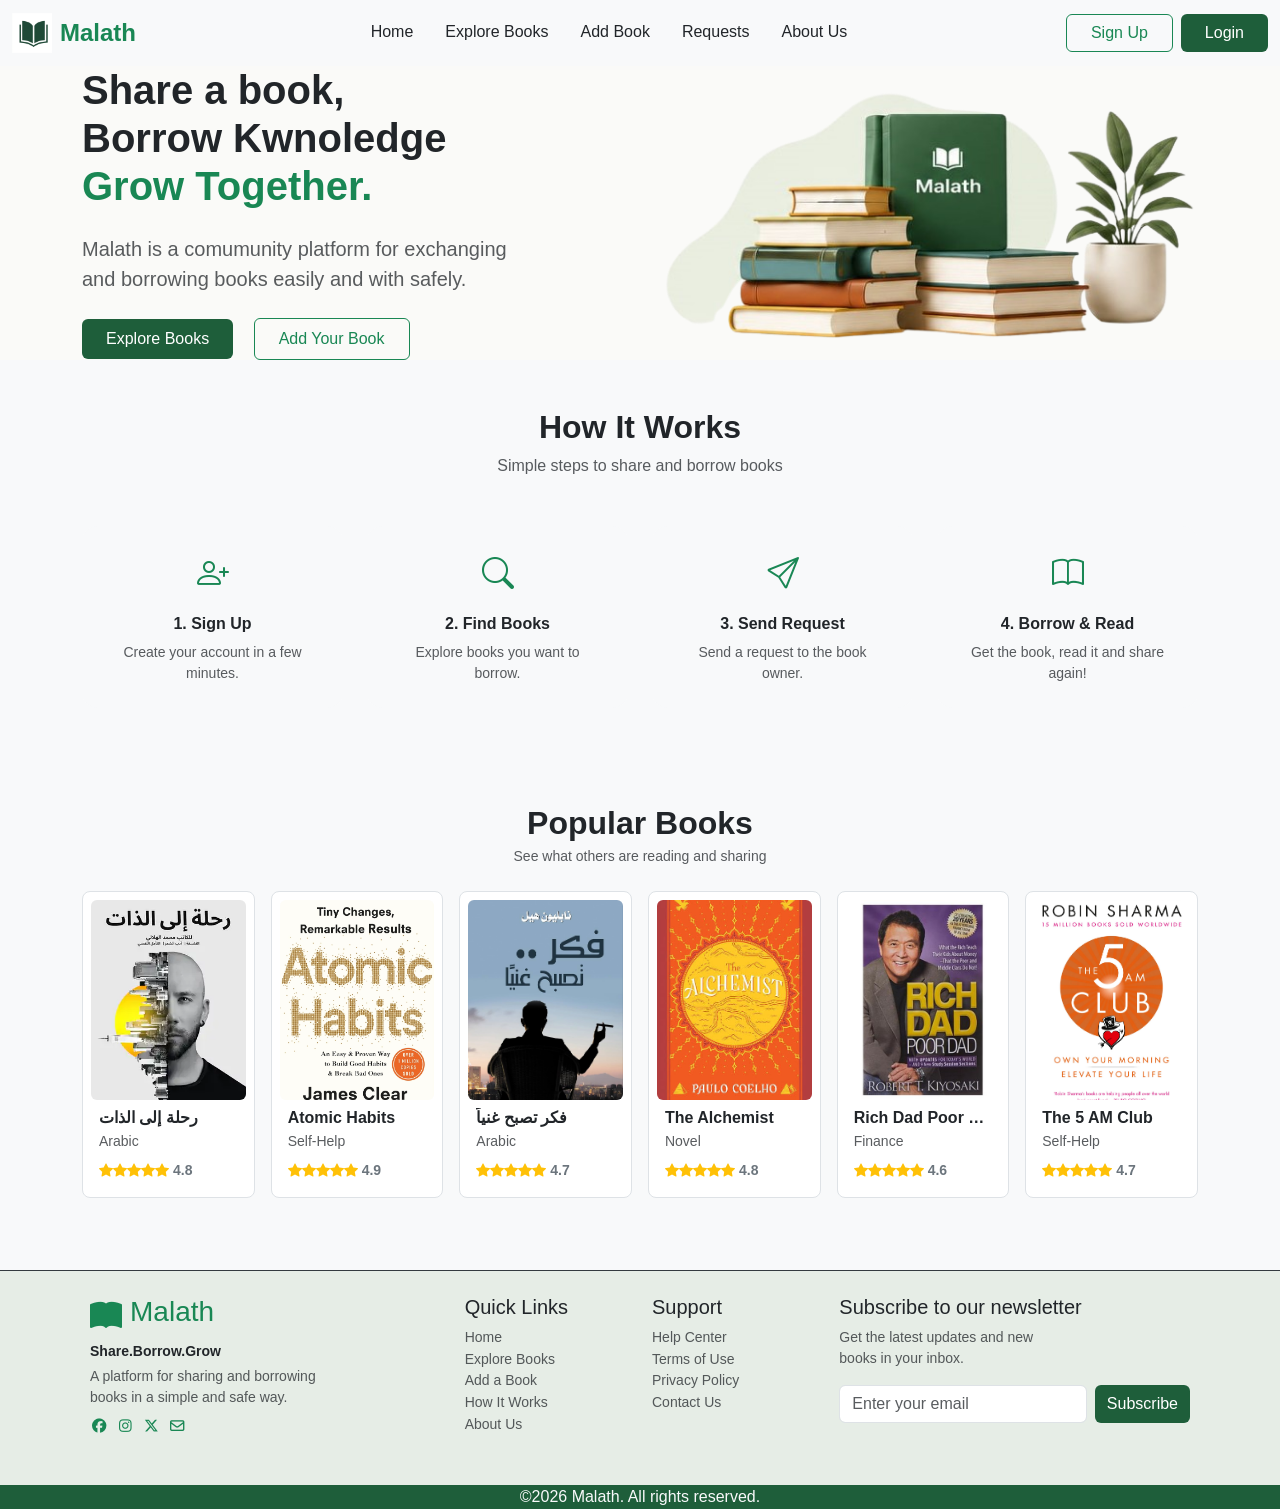
==== commit 421ab5f8: "explore edits" ====
--- a/index.html
+++ b/index.html
@@ -17,7 +17,7 @@
 </head>
 
 <body>
-  <!--Start Nav-->
+  <!-- start-nav -->
   <nav class="navbar navbar-expand-lg navbar-light bg-light ">
     <div class="container-fluid">
 
@@ -33,36 +33,38 @@
       </button>
 
       <div class=" collapse navbar-collapse" id="navbarContent">
-        <ul class="links navbar-nav nav-underline mx-auto mb-2 mb-lg-0 gap-lg-3 text-nowrap px-4">
-          <li class="nav-item">
-            <a class="nav-link text-dark active" href="./index.html">Home</a>
+
+        <ul class="links navbar-nav nav-underline mx-auto mb-2 mb-lg-0 gap-lg-3 text-nowrap px-4 ">
+          <li class="nav-item">
+            <a class="nav-link text-dark " href="./index.html">Home</a>
           </li>
           <li class="nav-item">
             <a class="nav-link text-dark" href="./explore.html">Explore Books</a>
           </li>
           <li class="nav-item">
-            <a class="nav-link text-dark" href="./addBooks.html">Add Book </a>
+            <a class="nav-link text-dark" href="addBooks.html">Add Book </a>
+          </li>
+          <li class="nav-item">
+            <a class="nav-link text-dark " href="#">Requests</a>
           </li>
           <li class="nav-item">
             <a class="nav-link text-dark" href="./about.html">About Us</a>
           </li>
         </ul>
-        <div class="r-nav  d-flex  gap-2 my-1">
-          <div class="r-nav  d-flex  gap-2 my-1">
-          <a class="btn btn-outline-success px-4 text-nowrap" href="./sign-up.html">Sign Up</a>
-        </div>
-        <div class="r-nav  d-flex  gap-2 my-1">
-          <a class="btn btn-success px-4 text-nowrap" href="./login.html">Login</a>
-        </div>
-        </div>
-      </div>
-
+
+        <div class="r-nav  d-flex  gap-2">
+          <button class="btn btn-outline-success px-4 text-nowrap">Sign Up</button>
+          <button class="btn btn-success px-4 text-nowrap">
+            <a class="text-white  text-decoration-none" href="./login.html">Login</a>
+          </button>
+        </div>
+      </div>
     </div>
   </nav>
-  <!--End Nav-->
+  <!-- end-nav -->
 
   <!-- content -->
-  <section class="hero my-5">
+  <section class="hero">
     <div class="container">
       <div class="row align-items-center">
         <!-- Text -->
@@ -78,9 +80,13 @@
             and borrowing books easily and with safely.
           </p>
 
-          <a href="./explore.html" class="me-3"><button class="btn btn-success px-4 py-2">Explore Books</button></a>
-
-          <a href="./addBooks.html"><button class="btn btn-outline-success px-4 py-2">Add Your Book</button></a>
+          <a href="#popular-books" class="btn btn-success px-4 py-2 me-3">
+            Explore Books
+          </a>
+
+          <button class="btn btn-outline-success px-4 py-2">
+            Add Your Book
+          </button>
         </div>
 
         <!-- Image -->
@@ -96,10 +102,10 @@
 
 
   <!--start section-->
-  <section id="how-it-works" class="my-5">
+  <section id="how-it-works" class="py-5">
     <div class="container text-center">
       <h2 class="fw-bold">How It Works</h2>
-      <p class="text-muted mb-2">Simple steps to share and borrow books</p>
+      <p class="text-muted mb-5">Simple steps to share and borrow books</p>
 
       <div class="row g-4">
         <!-- Step 1 -->
@@ -159,7 +165,7 @@
   <!-- end section-->
 
   <!-- start section-->
-   <section class="popular-books my-5">
+   <section class="popular-books py-5">
     <div class="container text-center">
       
       
@@ -257,8 +263,8 @@
 
         <!-- Book 6 -->
         <div class="col">
-          <div class="card h-100 p-2 text-start border rounded-3 w-100 object-fit-cover" style="height: 200px;" alt="the 5 AM">
-            <img src="assets/712VrOZ60zL.jpg" class="card-img-top book-img rounded-2" alt="The 5 AM Club">
+          <div class="card h-100 p-2 text-start border rounded-3 book-card">
+            <img src="assets/712VrOZ60zL.jpg" class="card-img-top book-img rounded-2 w-100 object-fit-cover" style="height: 200px;" alt="The 5 AM Club">
             <div class="card-body p-2 d-flex flex-column justify-content-between">
               <div>
                 <h6 class="card-title fw-bold text-dark text-truncate mb-1">The 5 AM Club</h6>
@@ -274,14 +280,12 @@
 
       </div>
 
-      <!-- زر View All Books -->
-      <button class="btn btn-outline-success px-4 py-2 fw-semibold btn-view-all">View All Books</button>
-
+      <!--كود الزرار-->
     </div>
   </section>
 
 
-   <!--Start Footer-->
+  <!-- start-footer -->
   <footer class="p-3 bg-section">
     <div class="container">
       <div class="row  justify-content-md-between justify-content-lg-center align-items-start p-2">
@@ -297,10 +301,10 @@
               way.</p>
           </div>
           <div class="icons m-0">
-            <a href="#" class="text-green fs-5"><i class="fa-brands fa-facebook me-1"></i></a>
-            <a href="#" class="text-green fs-5"><i class="fa-brands fa-instagram me-1"></i></a>
-            <a href="#" class="text-green fs-5"><i class="fa-brands fa-x-twitter me-1"></i></a>
-            <a href="#" class="text-green fs-5"><i class="fa-regular fa-envelope me-1"></i></a>
+            <a href="#" class="text-green"><i class="fa-brands fa-facebook me-1"></i></a>
+            <a href="#" class="text-green"><i class="fa-brands fa-instagram me-1"></i></a>
+            <a href="#" class="text-green"><i class="fa-brands fa-x-twitter me-1"></i></a>
+            <a href="#" class="text-green"><i class="fa-regular fa-envelope me-1"></i></a>
           </div>
         </div>
 
@@ -343,7 +347,7 @@
     </div>
   </footer>
   <p class="text-center bg-success my-0 text-light copy-right">&copy;2026 Malath. All rights reserved.</p>
-  <!-- End Footer -->
+  <!-- end-footer -->
 
   <!--Bootstrape-->
   <script src="https://cdn.jsdelivr.net/npm/bootstrap@5.3.8/dist/js/bootstrap.bundle.min.js"
--- a/css/style.css
+++ b/css/style.css
@@ -35,7 +35,6 @@
 /*Start Hero*/
 .hero {
   background-color: #fafaf8;
- /* min-height: 100vh;*/
   display: flex;
   align-items: center;
 }
@@ -92,10 +91,9 @@
   -ms-border-radius: 50%;
   -o-border-radius: 50%;
 }
-.mission .description {
-  background-image: url(../assets/mission.jpg);
+#description {
+  background-image: url(../assets/mission-light.jpg);
   background-size: cover;
-
   padding-bottom: 100px;
   border-radius: 8px;
   -webkit-border-radius: 8px;
@@ -103,9 +101,19 @@
   -ms-border-radius: 8px;
   -o-border-radius: 8px;
   padding-left: 300px;
-  overflow: hidden;
   background-position: center;
 }
+/*.description{
+  background-image: url(../assets/mission-dark.jpg);
+  background-size: cover;
+  padding-bottom: 100px;
+  border-radius: 8px;
+  -webkit-border-radius: 8px;
+  -moz-border-radius: 8px;
+  -ms-border-radius: 8px;
+  -o-border-radius: 8px;
+  padding-left: 300px;
+}*/
 .description-box,
 .description-content {
   min-height: 100%;
@@ -119,7 +127,7 @@
     width: 100% !important;
   }
   .mission .description {
-    padding-left: 30px;
+    padding-left: 300px;
     padding-bottom: 10px;
     background-attachment: fixed;
   }
@@ -268,8 +276,7 @@
 
 .input-group .form-control:focus {
   box-shadow: none;
-}
-
+} 
 /*  FILTER BUTTONS */
 .btn-filter {
   background-color: #ffffff;
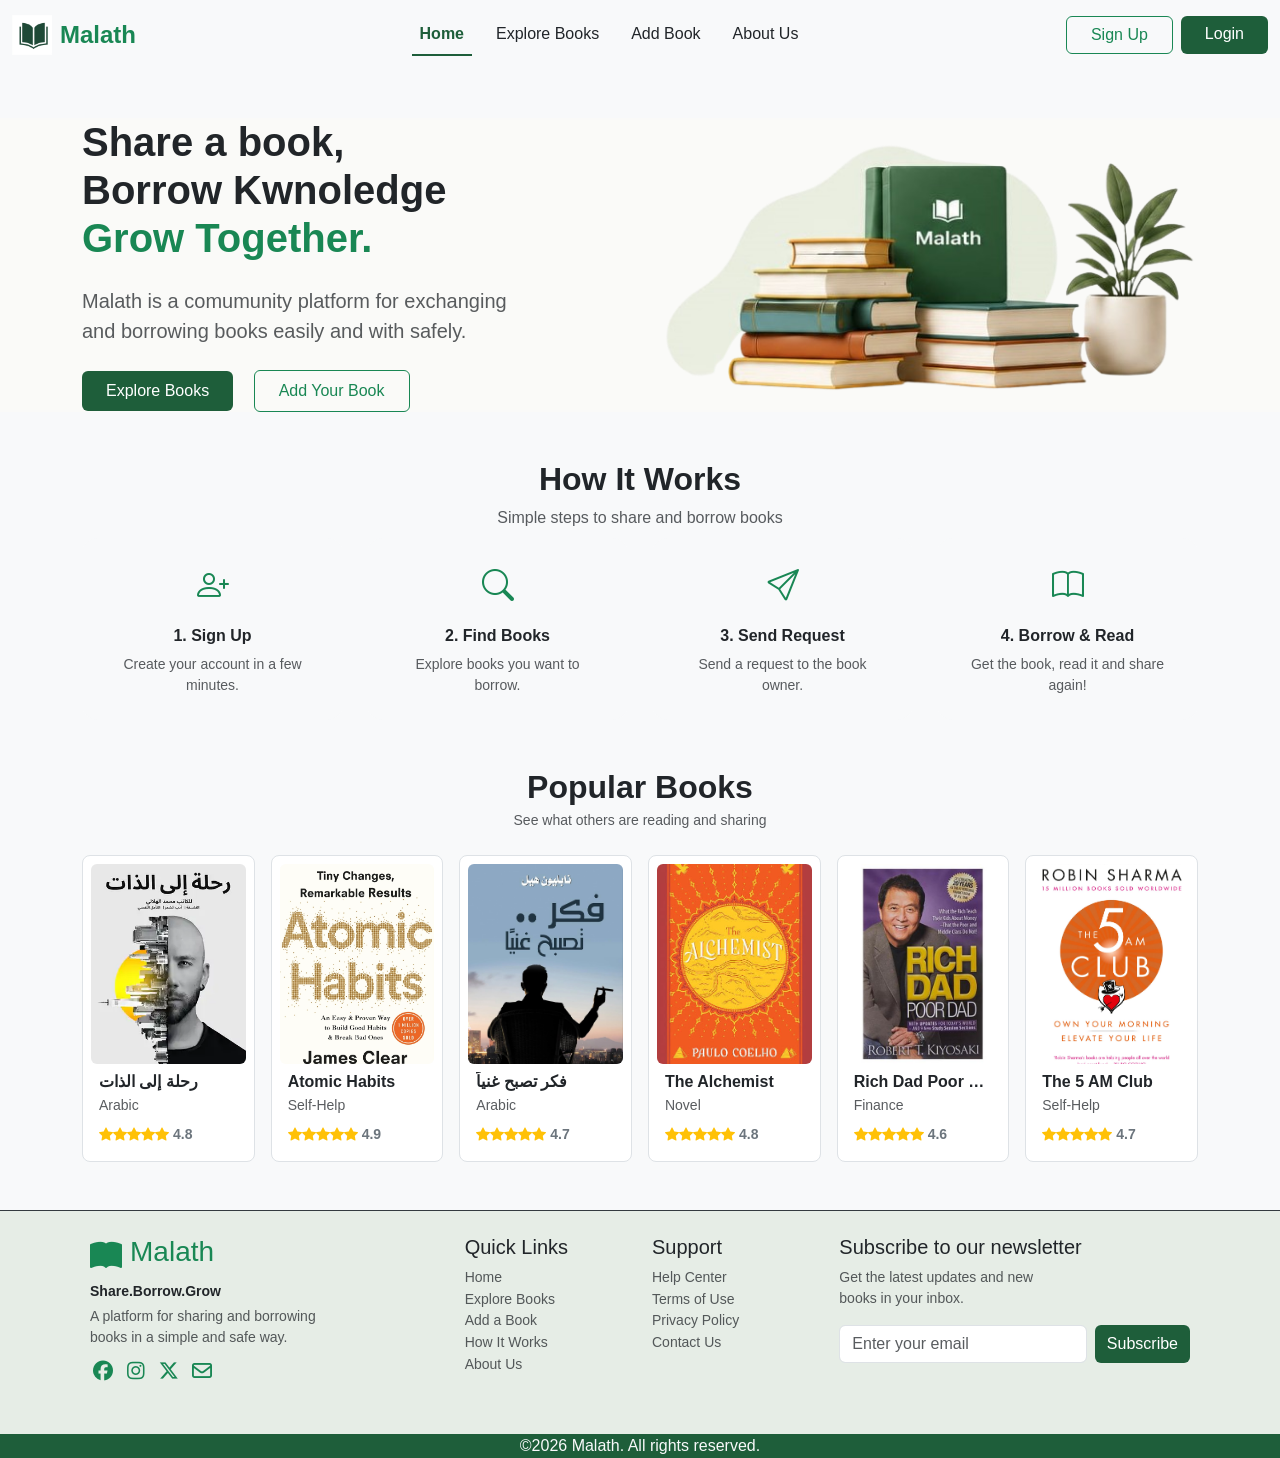
==== commit 3da83b9a: "Merge branch 'main' of https://github.com/onlyzo0m/Malath" ====
--- a/index.html
+++ b/index.html
@@ -17,7 +17,7 @@
 </head>
 
 <body>
-  <!-- start-nav -->
+  <!--Start Nav-->
   <nav class="navbar navbar-expand-lg navbar-light bg-light ">
     <div class="container-fluid">
 
@@ -33,38 +33,36 @@
       </button>
 
       <div class=" collapse navbar-collapse" id="navbarContent">
-
-        <ul class="links navbar-nav nav-underline mx-auto mb-2 mb-lg-0 gap-lg-3 text-nowrap px-4 ">
+        <ul class="links navbar-nav nav-underline mx-auto mb-2 mb-lg-0 gap-lg-3 text-nowrap px-4">
           <li class="nav-item">
-            <a class="nav-link text-dark " href="./index.html">Home</a>
+            <a class="nav-link text-dark active" href="./index.html">Home</a>
           </li>
           <li class="nav-item">
             <a class="nav-link text-dark" href="./explore.html">Explore Books</a>
           </li>
           <li class="nav-item">
-            <a class="nav-link text-dark" href="addBooks.html">Add Book </a>
-          </li>
-          <li class="nav-item">
-            <a class="nav-link text-dark " href="#">Requests</a>
+            <a class="nav-link text-dark" href="./addBooks.html">Add Book </a>
           </li>
           <li class="nav-item">
             <a class="nav-link text-dark" href="./about.html">About Us</a>
           </li>
         </ul>
-
-        <div class="r-nav  d-flex  gap-2">
-          <button class="btn btn-outline-success px-4 text-nowrap">Sign Up</button>
-          <button class="btn btn-success px-4 text-nowrap">
-            <a class="text-white  text-decoration-none" href="./login.html">Login</a>
-          </button>
-        </div>
-      </div>
+        <div class="r-nav  d-flex  gap-2 my-1">
+          <div class="r-nav  d-flex  gap-2 my-1">
+          <a class="btn btn-outline-success px-4 text-nowrap" href="./sign-up.html">Sign Up</a>
+        </div>
+        <div class="r-nav  d-flex  gap-2 my-1">
+          <a class="btn btn-success px-4 text-nowrap" href="./login.html">Login</a>
+        </div>
+        </div>
+      </div>
+
     </div>
   </nav>
-  <!-- end-nav -->
+  <!--End Nav-->
 
   <!-- content -->
-  <section class="hero">
+  <section class="hero my-5">
     <div class="container">
       <div class="row align-items-center">
         <!-- Text -->
@@ -80,13 +78,9 @@
             and borrowing books easily and with safely.
           </p>
 
-          <a href="#popular-books" class="btn btn-success px-4 py-2 me-3">
-            Explore Books
-          </a>
-
-          <button class="btn btn-outline-success px-4 py-2">
-            Add Your Book
-          </button>
+          <a href="./explore.html" class="me-3"><button class="btn btn-success px-4 py-2">Explore Books</button></a>
+
+          <a href="./addBooks.html"><button class="btn btn-outline-success px-4 py-2">Add Your Book</button></a>
         </div>
 
         <!-- Image -->
@@ -102,10 +96,10 @@
 
 
   <!--start section-->
-  <section id="how-it-works" class="py-5">
+  <section id="how-it-works" class="my-5">
     <div class="container text-center">
       <h2 class="fw-bold">How It Works</h2>
-      <p class="text-muted mb-5">Simple steps to share and borrow books</p>
+      <p class="text-muted mb-2">Simple steps to share and borrow books</p>
 
       <div class="row g-4">
         <!-- Step 1 -->
@@ -165,7 +159,7 @@
   <!-- end section-->
 
   <!-- start section-->
-   <section class="popular-books py-5">
+   <section class="popular-books my-5">
     <div class="container text-center">
       
       
@@ -285,7 +279,7 @@
   </section>
 
 
-  <!-- start-footer -->
+   <!--Start Footer-->
   <footer class="p-3 bg-section">
     <div class="container">
       <div class="row  justify-content-md-between justify-content-lg-center align-items-start p-2">
@@ -301,10 +295,10 @@
               way.</p>
           </div>
           <div class="icons m-0">
-            <a href="#" class="text-green"><i class="fa-brands fa-facebook me-1"></i></a>
-            <a href="#" class="text-green"><i class="fa-brands fa-instagram me-1"></i></a>
-            <a href="#" class="text-green"><i class="fa-brands fa-x-twitter me-1"></i></a>
-            <a href="#" class="text-green"><i class="fa-regular fa-envelope me-1"></i></a>
+            <a href="#" class="text-green fs-5"><i class="fa-brands fa-facebook me-1"></i></a>
+            <a href="#" class="text-green fs-5"><i class="fa-brands fa-instagram me-1"></i></a>
+            <a href="#" class="text-green fs-5"><i class="fa-brands fa-x-twitter me-1"></i></a>
+            <a href="#" class="text-green fs-5"><i class="fa-regular fa-envelope me-1"></i></a>
           </div>
         </div>
 
@@ -347,7 +341,7 @@
     </div>
   </footer>
   <p class="text-center bg-success my-0 text-light copy-right">&copy;2026 Malath. All rights reserved.</p>
-  <!-- end-footer -->
+  <!-- End Footer -->
 
   <!--Bootstrape-->
   <script src="https://cdn.jsdelivr.net/npm/bootstrap@5.3.8/dist/js/bootstrap.bundle.min.js"
